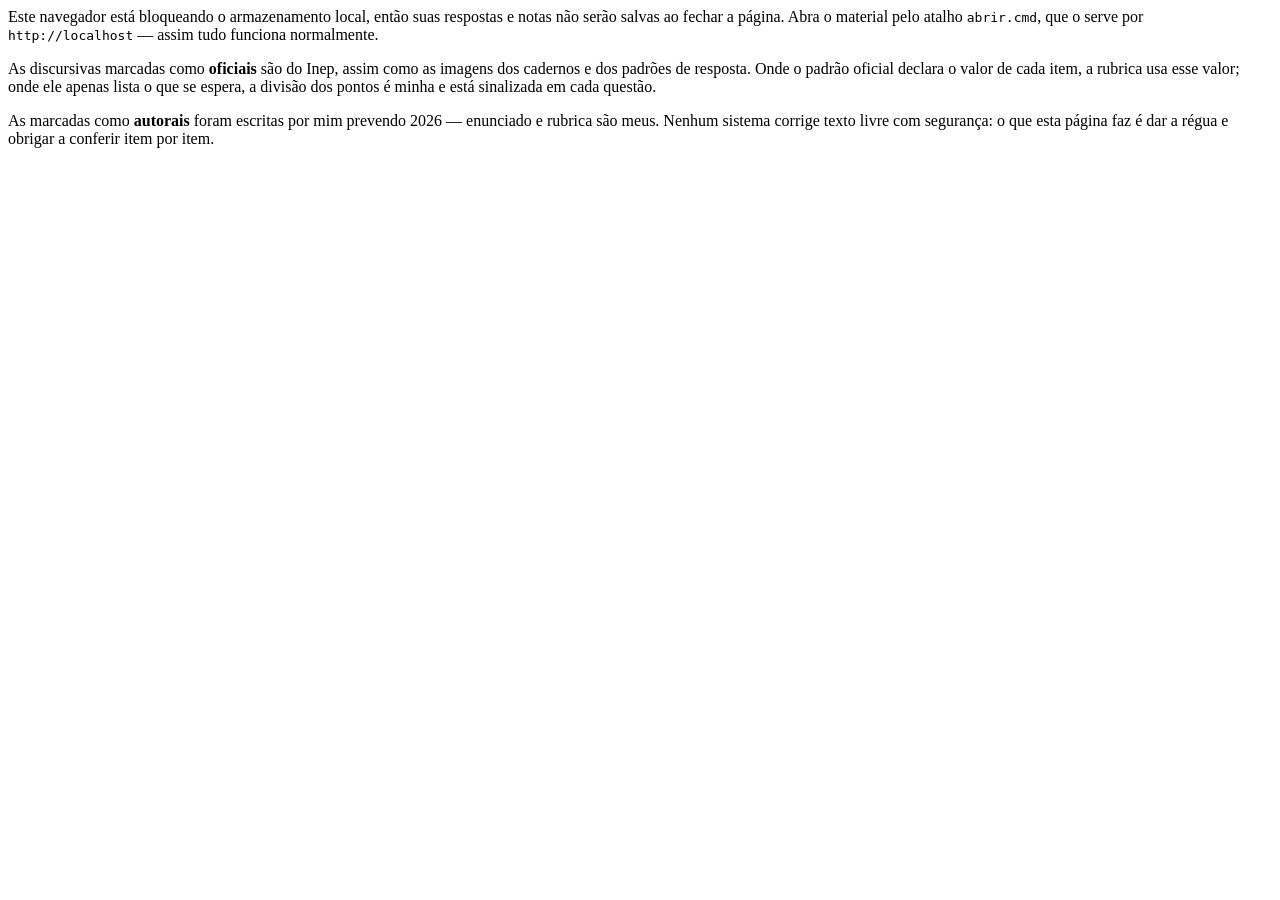
==== estudo/discursivas.html @ 78cdf87f "Adiciona estudo/discursivas.html" ====
<!doctype html>
<html lang="pt-BR">
<head>
<meta charset="utf-8" />
<meta name="viewport" content="width=device-width, initial-scale=1" />
<title>Discursivas — ENADE 2026 TADS</title>
<link rel="stylesheet" href="assets/base.css" />
<link rel="stylesheet" href="assets/simulado.css" />
<script>window.PAGINA = "disc";</script>
<script src="assets/nav.js"></script>
<style>
  .filtros { display: flex; gap: 10px; flex-wrap: wrap; align-items: flex-end; }
  .filtros .campo { display: flex; flex-direction: column; gap: 4px; }
  .filtros label {
    font-family: var(--font-data); font-size: 10.5px; letter-spacing: .1em;
    text-transform: uppercase; color: var(--muted);
  }
  .filtros select {
    font-size: 14px; color: var(--ink); background: var(--surface);
    border: 1px solid var(--rule-2); border-radius: var(--r); padding: 8px 10px; min-width: 165px;
  }
  .contagem {
    font-family: var(--font-data); font-size: 12.5px; color: var(--muted);
    font-variant-numeric: tabular-nums;
  }
  textarea.editor {
    width: 100%; font-family: var(--font-body); font-size: 15px; line-height: 1.6;
    color: var(--ink); background: var(--paper); border: 1px solid var(--rule-2);
    border-radius: var(--r); padding: 13px 15px; resize: vertical; min-height: 200px;
  }
  textarea.editor:focus-visible { outline: 2px solid var(--accent); outline-offset: 1px; }
  .contador {
    font-family: var(--font-data); font-size: 12px; color: var(--muted);
    font-variant-numeric: tabular-nums; text-align: right;
  }
  .contador.estourou { color: var(--flag); font-weight: 700; }

  /* barra de saída: sempre no topo da questão, para nunca ficar preso na tela */
  .barravolta {
    display: flex; gap: 8px; flex-wrap: wrap; align-items: center;
    padding-bottom: 4px; border-bottom: 1px solid var(--rule); margin-bottom: 2px;
  }
</style>
</head>
<body class="simulado">

<div class="wrap">
  <div id="avisoArmazenamento">
    Este navegador está bloqueando o armazenamento local, então suas respostas e notas não serão
    salvas ao fechar a página. Abra o material pelo atalho <code>abrir.cmd</code>, que o serve por
    <code>http://localhost</code> — assim tudo funciona normalmente.
  </div>
  <div id="app"></div>
</div>

<footer>
  <div class="wrap">
    <p>As discursivas marcadas como <strong>oficiais</strong> são do Inep, assim como as imagens dos
      cadernos e dos padrões de resposta. Onde o padrão oficial declara o valor de cada item, a
      rubrica usa esse valor; onde ele apenas lista o que se espera, a divisão dos pontos é minha e
      está sinalizada em cada questão.</p>
    <p>As marcadas como <strong>autorais</strong> foram escritas por mim prevendo 2026 — enunciado e
      rubrica são meus. Nenhum sistema corrige texto livre com segurança: o que esta página faz é
      dar a régua e obrigar a conferir item por item.</p>
  </div>
</footer>

<script src="assets/paginas.js"></script>
<script src="assets/banco/disc-oficiais.js"></script>
<script src="assets/banco/disc.js"></script>
<script src="assets/historico.js"></script>
<script src="assets/discursivas.js"></script>
<script>abrirDiscursivas();</script>
</body>
</html>
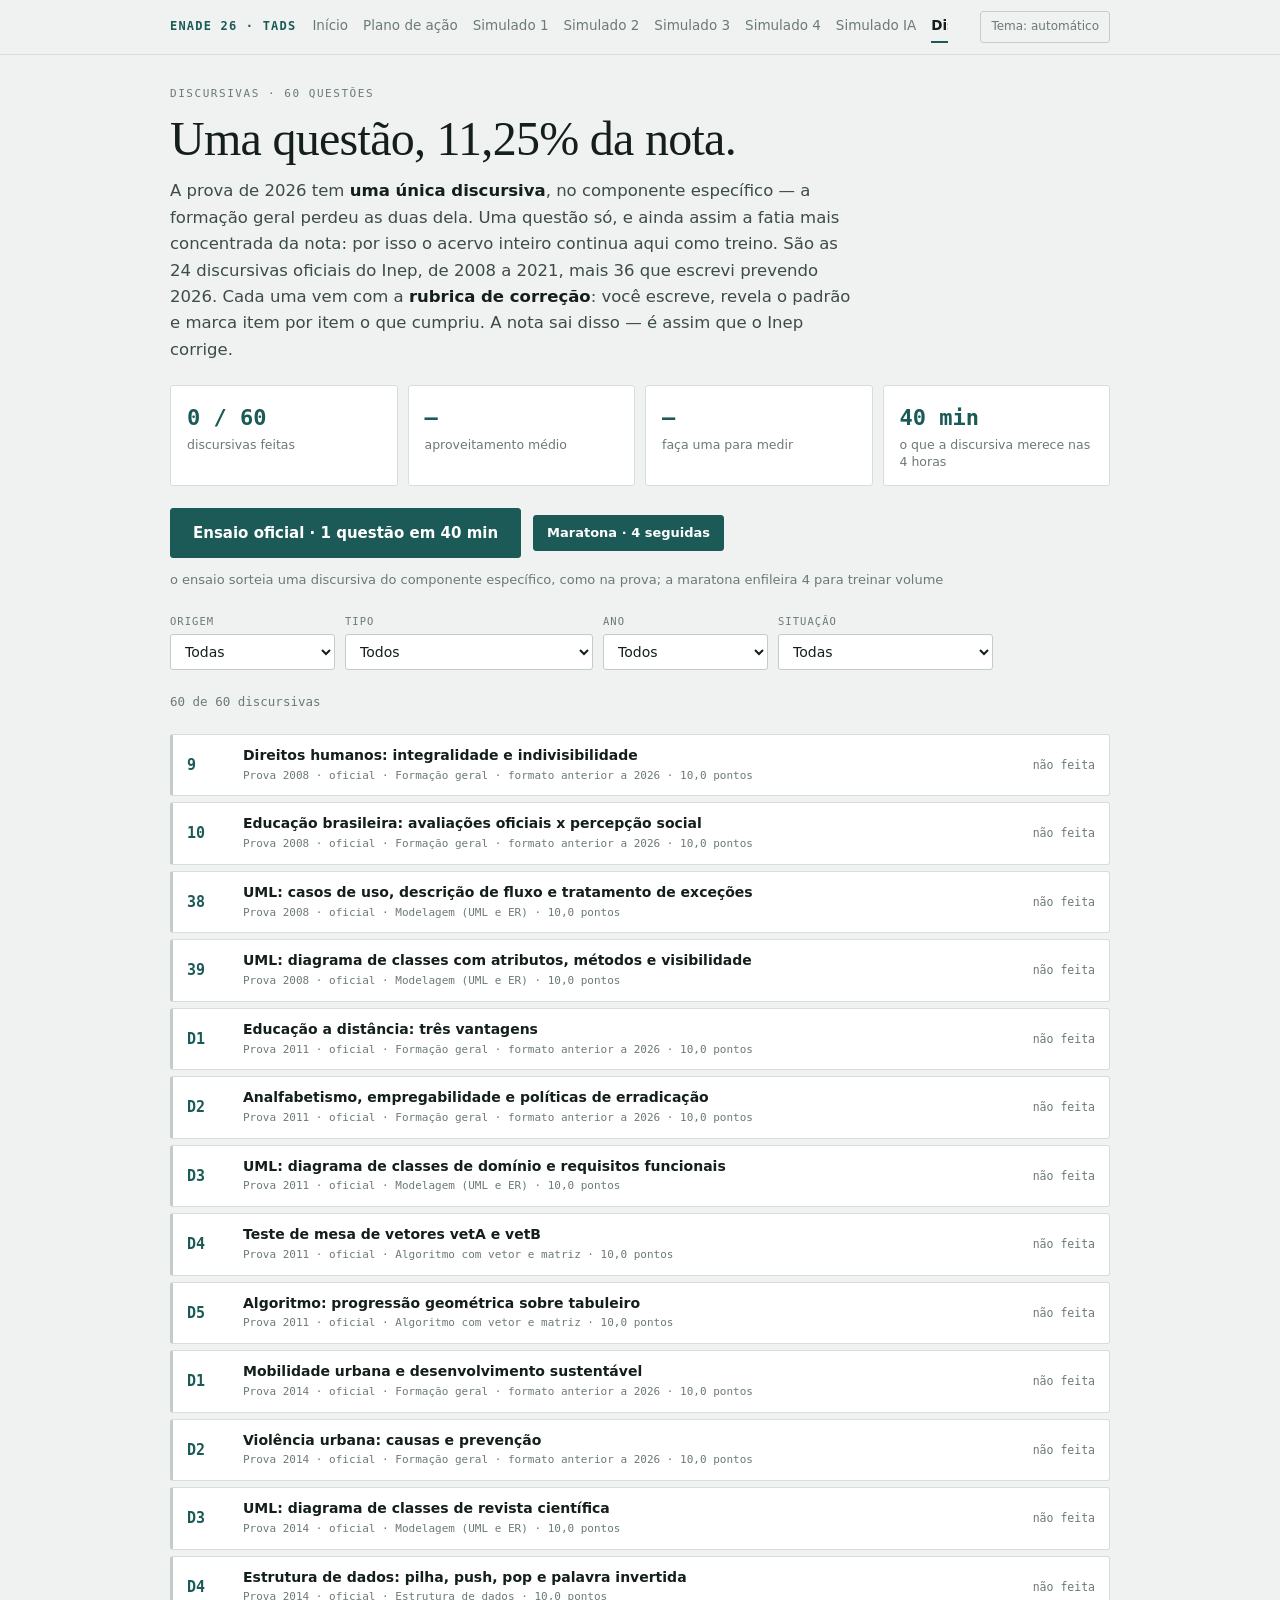
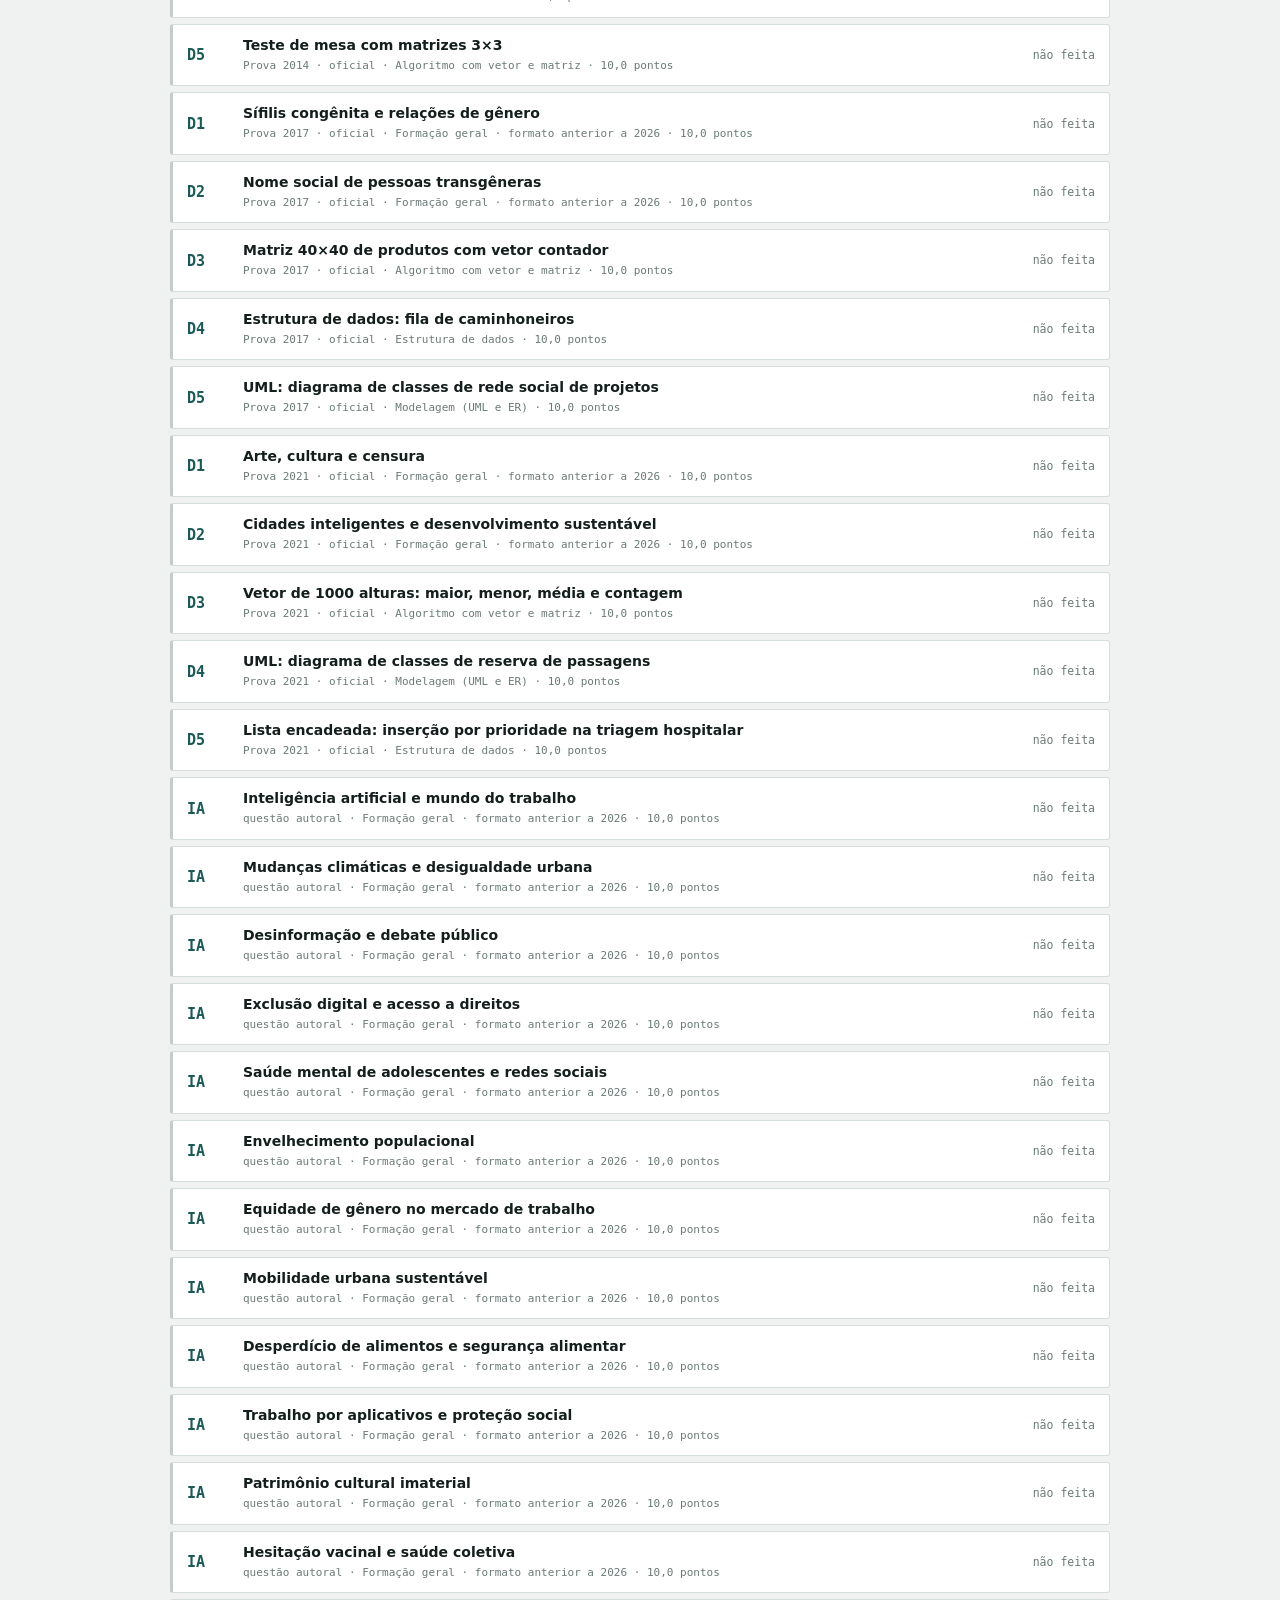
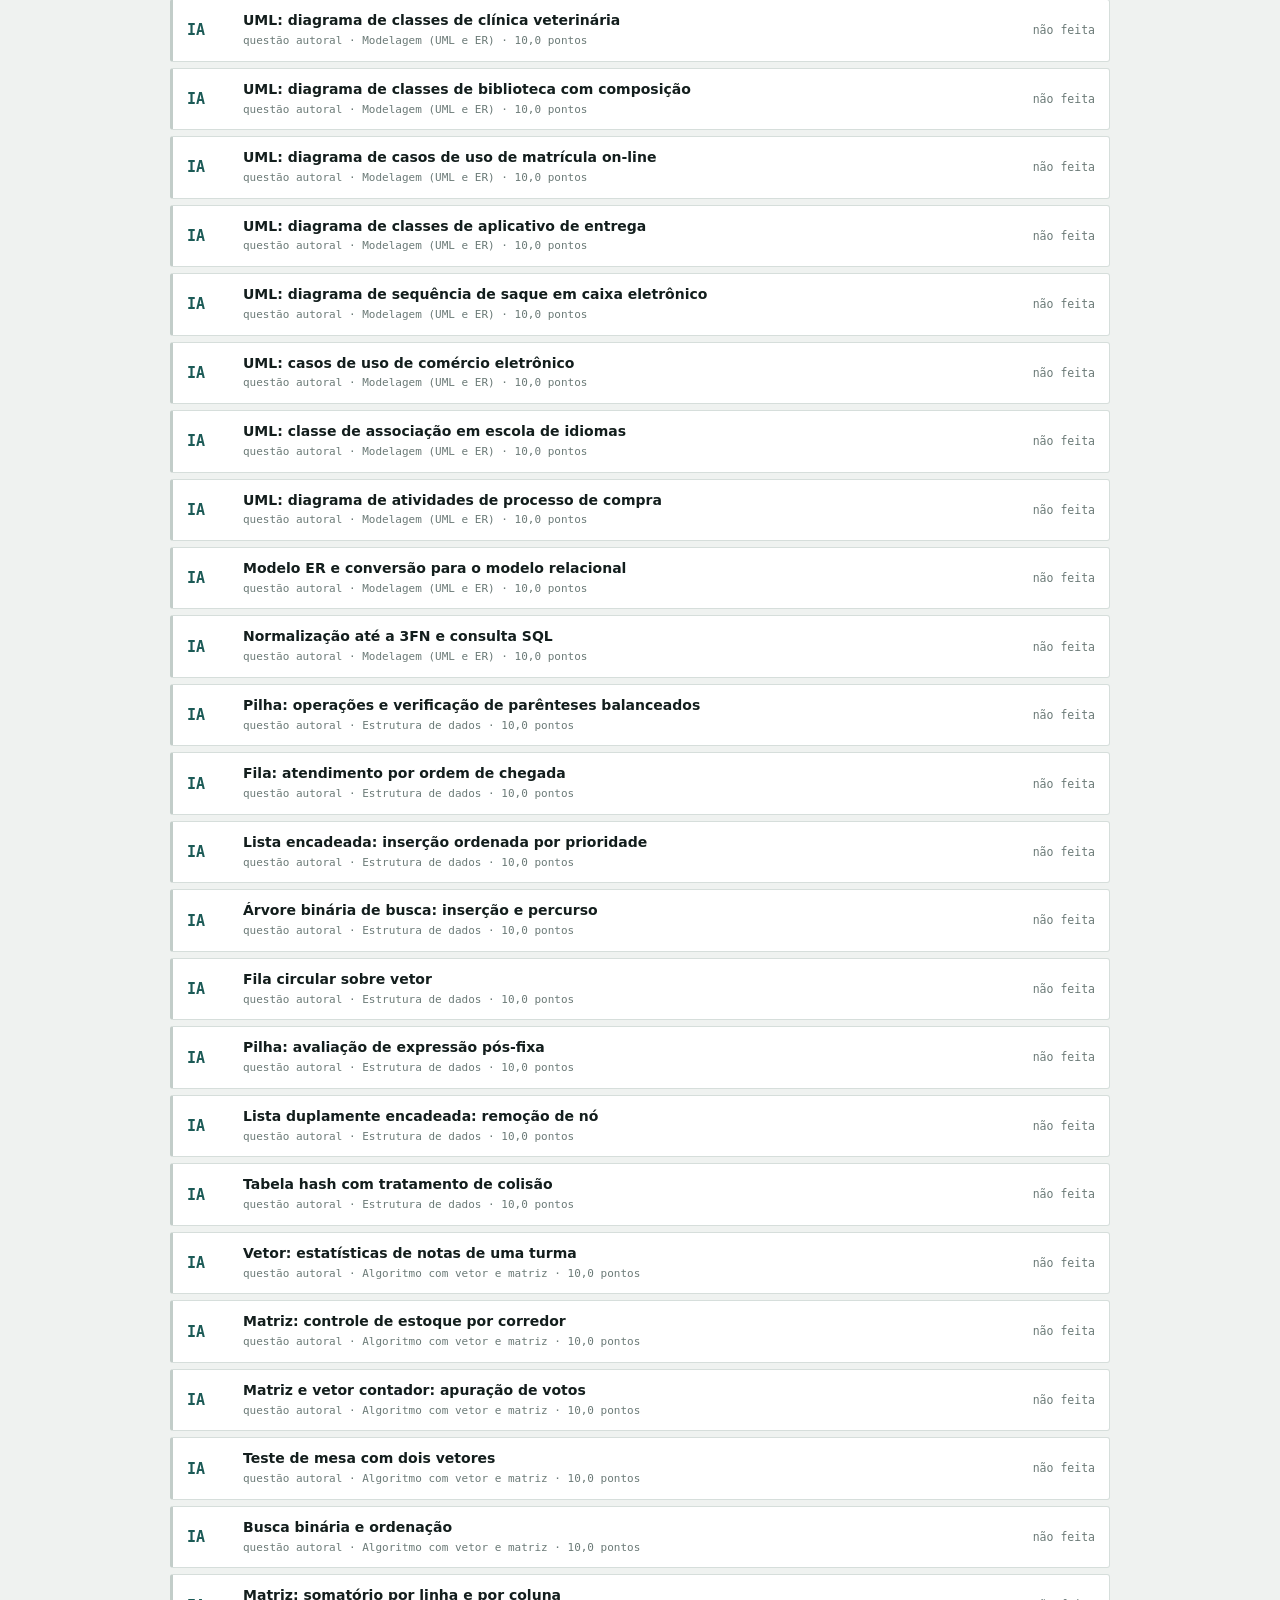
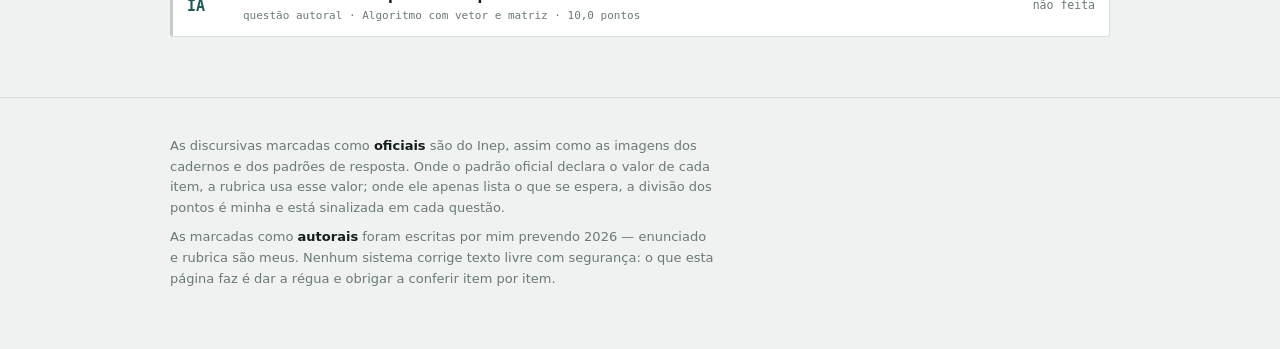
==== commit 212c7a1d: "Fase 1: id estável, migração do histórico e artefatos de questão Até aqui a identidade de uma questã" ====
--- a/estudo/discursivas.html
+++ b/estudo/discursivas.html
@@ -68,6 +68,7 @@
 <script src="assets/paginas.js"></script>
 <script src="assets/banco/disc-oficiais.js"></script>
 <script src="assets/banco/disc.js"></script>
+<script src="assets/banco/legado-ids.js"></script>
 <script src="assets/historico.js"></script>
 <script src="assets/discursivas.js"></script>
 <script>abrirDiscursivas();</script>
--- a/estudo/assets/base.css
+++ b/estudo/assets/base.css
@@ -0,0 +1,179 @@
+/* ENADE 2026 TADS — estilos compartilhados
+   Tokens, tipografia e componentes comuns às quatro páginas. */
+
+:root {
+  --paper:#EFF2F0; --surface:#FFFFFF; --sunk:#E5EAE7; --ink:#131E1D; --ink-2:#3D4B49;
+  --muted:#6B7A77; --rule:#D6DEDB; --rule-2:#C2CDC9;
+  --accent:#1B5A56; --accent-2:#2C7C76; --accent-in:#FFFFFF; --accent-wash:#E3EDEB;
+  --heat-1:#D5E2DF; --heat-2:#9CC2BC; --heat-3:#58978F; --heat-4:#2C7C76; --heat-5:#1B5A56;
+  --flag:#A8452A; --flag-wash:#F6E7E2; --good:#3F7A46; --good-wash:#E2EFE3; --warn:#8A6A1F;
+
+  --font-display:Georgia,'Iowan Old Style','Times New Roman',serif;
+  --font-body:system-ui,-apple-system,'Segoe UI',Roboto,Arial,sans-serif;
+  --font-data:ui-monospace,'Cascadia Mono',Consolas,'DejaVu Sans Mono',monospace;
+
+  --wrap:1120px; --r:3px;
+}
+
+@media (prefers-color-scheme: dark) {
+  :root {
+    --paper:#0D1615; --surface:#151F1E; --sunk:#1D2A28; --ink:#E1E9E6; --ink-2:#B6C4C1;
+    --muted:#8A9C98; --rule:#263634; --rule-2:#354643;
+    --accent:#63B5AD; --accent-2:#7FC9C1; --accent-in:#0D1615; --accent-wash:#1B2C2A;
+    --heat-1:#243936; --heat-2:#33564F; --heat-3:#47786F; --heat-4:#5AA096; --heat-5:#7FC9C1;
+    --flag:#E08A6E; --flag-wash:#33211B; --good:#86BC79; --good-wash:#1C2A1D; --warn:#D6B25E;
+  }
+}
+
+:root[data-theme="light"] {
+  --paper:#EFF2F0; --surface:#FFFFFF; --sunk:#E5EAE7; --ink:#131E1D; --ink-2:#3D4B49;
+  --muted:#6B7A77; --rule:#D6DEDB; --rule-2:#C2CDC9;
+  --accent:#1B5A56; --accent-2:#2C7C76; --accent-in:#FFFFFF; --accent-wash:#E3EDEB;
+  --heat-1:#D5E2DF; --heat-2:#9CC2BC; --heat-3:#58978F; --heat-4:#2C7C76; --heat-5:#1B5A56;
+  --flag:#A8452A; --flag-wash:#F6E7E2; --good:#3F7A46; --good-wash:#E2EFE3; --warn:#8A6A1F;
+}
+:root[data-theme="dark"] {
+  --paper:#0D1615; --surface:#151F1E; --sunk:#1D2A28; --ink:#E1E9E6; --ink-2:#B6C4C1;
+  --muted:#8A9C98; --rule:#263634; --rule-2:#354643;
+  --accent:#63B5AD; --accent-2:#7FC9C1; --accent-in:#0D1615; --accent-wash:#1B2C2A;
+  --heat-1:#243936; --heat-2:#33564F; --heat-3:#47786F; --heat-4:#5AA096; --heat-5:#7FC9C1;
+  --flag:#E08A6E; --flag-wash:#33211B; --good:#86BC79; --good-wash:#1C2A1D; --warn:#D6B25E;
+}
+
+/* ---------- reset mínimo ---------- */
+*, *::before, *::after { box-sizing: border-box; }
+html { -webkit-text-size-adjust: 100%; }
+body {
+  margin: 0; background: var(--paper); color: var(--ink);
+  font-family: var(--font-body); font-size: 16px; line-height: 1.6;
+}
+img { max-width: 100%; height: auto; display: block; }
+button, input, select, textarea { font: inherit; color: inherit; }
+
+.wrap { width: 100%; max-width: var(--wrap); margin: 0 auto; padding: 0 20px; }
+
+/* ---------- tipografia ---------- */
+h1, h2, h3, h4 { font-family: var(--font-display); font-weight: 400; text-wrap: balance; margin: 0; }
+h1 { font-size: clamp(28px, 5.6vw, 48px); line-height: 1.08; letter-spacing: -.015em; }
+h2 { font-size: clamp(21px, 3.5vw, 29px); line-height: 1.18; }
+h3 { font-size: 18px; line-height: 1.3; }
+p { margin: 0; max-width: 66ch; }
+
+.eyebrow {
+  font-family: var(--font-data); font-size: 11px; letter-spacing: .14em;
+  text-transform: uppercase; color: var(--muted); display: block; margin-bottom: 10px;
+}
+.lede { font-size: 16.5px; color: var(--ink-2); }
+.fine { font-size: 13px; color: var(--muted); }
+strong { font-weight: 650; color: var(--ink); }
+code {
+  font-family: var(--font-data); font-size: .89em;
+  background: var(--sunk); padding: 1px 5px; border-radius: 2px;
+}
+a { color: var(--accent); }
+
+section { padding: 50px 0; border-top: 1px solid var(--rule); }
+section:first-of-type { border-top: none; }
+.head { display: flex; flex-direction: column; gap: 10px; margin-bottom: 26px; }
+.stack { display: flex; flex-direction: column; gap: 20px; }
+
+/* ---------- navegação ---------- */
+nav.top {
+  position: sticky; top: 0; z-index: 60;
+  background: var(--paper); border-bottom: 1px solid var(--rule);
+}
+@supports (backdrop-filter: blur(8px)) {
+  nav.top { background: color-mix(in srgb, var(--paper) 92%, transparent); backdrop-filter: blur(8px); }
+}
+nav.top .wrap { display: flex; align-items: center; gap: 16px; min-height: 54px; }
+nav.top .brand {
+  font-family: var(--font-data); font-size: 12px; letter-spacing: .1em;
+  text-transform: uppercase; color: var(--accent); font-weight: 700;
+  white-space: nowrap; text-decoration: none;
+}
+nav.top .links { display: flex; gap: 15px; overflow-x: auto; scrollbar-width: none; }
+nav.top .links::-webkit-scrollbar { display: none; }
+nav.top .links a {
+  color: var(--muted); text-decoration: none; font-size: 13.5px; white-space: nowrap;
+  padding: 4px 0; border-bottom: 2px solid transparent;
+}
+nav.top .links a:hover { color: var(--ink); border-bottom-color: var(--rule-2); }
+nav.top .links a[aria-current="page"] { color: var(--ink); border-bottom-color: var(--accent); font-weight: 600; }
+nav.top .navsp { flex: 1; }
+
+.tema {
+  background: transparent; border: 1px solid var(--rule-2); border-radius: var(--r);
+  color: var(--muted); font-size: 12px; padding: 5px 10px; cursor: pointer; white-space: nowrap;
+}
+.tema:hover { color: var(--ink); border-color: var(--ink-2); }
+
+:focus-visible { outline: 2px solid var(--accent); outline-offset: 2px; }
+
+/* ---------- botões ---------- */
+.btn {
+  font-size: 13px; font-weight: 600; cursor: pointer;
+  background: var(--accent); color: var(--accent-in); border: 1px solid var(--accent);
+  border-radius: var(--r); padding: 7px 13px; white-space: nowrap;
+}
+.btn:hover { background: var(--accent-2); border-color: var(--accent-2); }
+.btn.ghost { background: transparent; color: var(--muted); border-color: var(--rule-2); font-weight: 500; }
+.btn.ghost:hover { color: var(--ink); border-color: var(--ink-2); background: transparent; }
+
+/* ---------- cartões ---------- */
+.cards { display: grid; gap: 13px; grid-template-columns: 1fr; }
+@media (min-width: 720px) {
+  .cards.c2 { grid-template-columns: 1fr 1fr; }
+  .cards.c3 { grid-template-columns: repeat(3, 1fr); }
+}
+.card {
+  background: var(--surface); border: 1px solid var(--rule); border-radius: var(--r);
+  padding: 17px 19px; display: flex; flex-direction: column; gap: 8px;
+}
+.card.key  { border-left: 3px solid var(--accent); }
+.card.flag { border-left: 3px solid var(--flag); }
+.card h3 { font-family: var(--font-body); font-size: 14px; font-weight: 650; letter-spacing: .01em; }
+.card p { font-size: 14.5px; color: var(--ink-2); }
+
+/* ---------- listas ---------- */
+ul.dash { list-style: none; padding: 0; margin: 0; display: flex; flex-direction: column; gap: 8px; }
+ul.dash li { position: relative; padding-left: 18px; font-size: 14.5px; color: var(--ink-2); max-width: 68ch; }
+ul.dash li::before { content: ""; position: absolute; left: 0; top: .68em; width: 8px; height: 1px; background: var(--accent); }
+
+ol.num { counter-reset: n; list-style: none; padding: 0; margin: 0; display: flex; flex-direction: column; gap: 14px; }
+ol.num li { counter-increment: n; position: relative; padding-left: 34px; font-size: 14.5px; color: var(--ink-2); max-width: 68ch; }
+ol.num li::before {
+  content: counter(n, decimal-leading-zero); position: absolute; left: 0; top: 1px;
+  font-family: var(--font-data); font-size: 11px; font-weight: 700; color: var(--accent);
+  background: var(--accent-wash); border-radius: 2px; padding: 2px 5px;
+}
+
+/* ---------- etiquetas ---------- */
+.chip {
+  display: inline-block; font-family: var(--font-data); font-size: 10.5px; font-weight: 700;
+  letter-spacing: .05em; padding: 2px 7px; border-radius: 2px; white-space: nowrap;
+  background: var(--sunk); color: var(--ink-2);
+}
+.chip.ce { background: var(--accent-wash); color: var(--accent); }
+.chip.disc { background: var(--flag-wash); color: var(--flag); }
+
+/* ---------- tabelas simples ---------- */
+.scroller { width: 100%; overflow-x: auto; }
+table.plain { border-collapse: collapse; width: 100%; min-width: 620px; }
+table.plain th, table.plain td {
+  text-align: left; padding: 11px 12px; border-bottom: 1px solid var(--rule);
+  font-size: 14px; vertical-align: top;
+}
+table.plain th {
+  font-family: var(--font-data); font-size: 11px; text-transform: uppercase;
+  letter-spacing: .09em; color: var(--muted); font-weight: 700; border-bottom-color: var(--rule-2);
+}
+table.plain td.k {
+  font-family: var(--font-data); font-weight: 700; color: var(--accent);
+  font-variant-numeric: tabular-nums;
+}
+
+/* ---------- rodapé ---------- */
+footer { padding: 38px 0 60px; border-top: 1px solid var(--rule); color: var(--muted); font-size: 13px; }
+footer .wrap { display: flex; flex-direction: column; gap: 8px; }
+
+@media (prefers-reduced-motion: reduce) { * { transition: none !important; animation: none !important; } }
--- a/estudo/assets/simulado.css
+++ b/estudo/assets/simulado.css
@@ -0,0 +1,391 @@
+/* Estilos das páginas de simulado. Depende de base.css. */
+
+body.simulado { --wrap: 980px; }
+.tela { display: flex; flex-direction: column; gap: 22px; padding: 30px 0 60px; }
+.tela > h1 { margin: 0; }
+h2.secao { font-size: 21px; margin: 14px 0 -6px; }
+
+#avisoArmazenamento {
+  display: none; background: var(--flag-wash); border-left: 3px solid var(--flag);
+  padding: 11px 15px; font-size: 13.5px; color: var(--ink-2); border-radius: var(--r);
+}
+
+/* ---------- tela de abertura ---------- */
+.fichas { display: grid; gap: 10px; grid-template-columns: 1fr 1fr; }
+@media (min-width: 700px) { .fichas { grid-template-columns: repeat(4, 1fr); } }
+.ficha {
+  background: var(--surface); border: 1px solid var(--rule); border-radius: var(--r);
+  padding: 14px 16px; display: flex; flex-direction: column; gap: 2px;
+}
+.ficha b {
+  font-family: var(--font-data); font-size: 22px; font-weight: 700;
+  color: var(--accent); font-variant-numeric: tabular-nums;
+}
+.ficha span { font-size: 12.5px; color: var(--muted); line-height: 1.35; }
+
+.acoes { display: flex; gap: 12px; align-items: center; flex-wrap: wrap; }
+.acoes.centro { justify-content: center; }
+.btn.grande { font-size: 15px; padding: 12px 22px; }
+.btn.mini { font-size: 12px; padding: 4px 9px; }
+
+/* barra de saída: fica no topo da questão para nunca prender quem entrou por engano */
+.barravolta {
+  display: flex; gap: 8px; flex-wrap: wrap; align-items: center;
+  padding-bottom: 4px; border-bottom: 1px solid var(--rule); margin-bottom: 2px;
+}
+
+/* ---------- topo da questão ---------- */
+.qtopo { display: flex; align-items: flex-end; justify-content: space-between; gap: 14px; flex-wrap: wrap; }
+.qpos { display: flex; align-items: baseline; gap: 8px; flex-wrap: wrap; }
+.qpos b { font-family: var(--font-display); font-size: clamp(22px, 4.5vw, 30px); font-weight: 400; }
+.qpos span { font-size: 13px; color: var(--muted); }
+.qrelogio { display: flex; align-items: center; gap: 9px; }
+.clock {
+  font-family: var(--font-data); font-size: 17px; font-weight: 700;
+  font-variant-numeric: tabular-nums; color: var(--accent); letter-spacing: -.01em;
+}
+.clock.low { color: var(--flag); }
+
+.ptrack { height: 6px; background: var(--sunk); border-radius: 4px; overflow: hidden; }
+.ptrack.grande { height: 5px; }
+.pfill { height: 100%; background: var(--accent); border-radius: 4px; transition: width .3s ease; }
+
+.origem {
+  display: flex; align-items: center; gap: 8px; flex-wrap: wrap;
+  font-family: var(--font-data); font-size: 12px; color: var(--muted);
+  padding-bottom: 4px;
+}
+.origem b { color: var(--accent); font-weight: 700; }
+.origem .sep { opacity: .5; }
+.tag {
+  font-family: var(--font-data); font-size: 10px; font-weight: 700; letter-spacing: .05em;
+  padding: 2px 6px; border-radius: 2px; background: var(--sunk); color: var(--muted); white-space: nowrap;
+}
+.tag.rec { background: var(--accent-wash); color: var(--accent); }
+
+/* ---------- visor da página do caderno ---------- */
+.visor { display: flex; flex-direction: column; gap: 9px; }
+.visorctrl { display: flex; align-items: center; gap: 7px; flex-wrap: wrap; }
+.visorlbl {
+  font-family: var(--font-data); font-size: 12px; color: var(--muted);
+  font-variant-numeric: tabular-nums; min-width: 62px; text-align: center;
+}
+.visorsp { flex: 1; }
+.linkabrir { text-decoration: none; white-space: nowrap; }
+.linkabrir:hover { text-decoration: underline; }
+
+.moldura {
+  border: 1px solid var(--rule-2); border-radius: var(--r); background: #fff;
+  overflow: auto; max-height: 78vh;
+}
+.moldura.fora { border-color: var(--flag); border-width: 2px; }
+.moldura img.pag { display: block; width: 100%; height: auto; }
+
+/* A digitalização é preto sobre branco. No tema escuro ela é invertida para
+   não ofuscar, e o fundo da moldura acompanha. As quatro combinações de
+   (preferência do sistema × escolha do usuário) precisam ficar certas. */
+@media (prefers-color-scheme: dark) {
+  :root:not([data-theme="light"]) .moldura { background: #0D1615; }
+  :root:not([data-theme="light"]) .moldura img.pag { filter: invert(1) hue-rotate(180deg); }
+}
+:root[data-theme="dark"] .moldura { background: #0D1615; }
+:root[data-theme="dark"] .moldura img.pag { filter: invert(1) hue-rotate(180deg); }
+:root[data-theme="light"] .moldura { background: #fff; }
+:root[data-theme="light"] .moldura img.pag { filter: none; }
+
+.semimg { padding: 26px; background: var(--sunk); border-radius: var(--r); }
+.dica { margin: 0; }
+
+/* ---------- enunciado autoral ---------- */
+.enunciado {
+  font-size: 16.5px; line-height: 1.62; color: var(--ink); max-width: 70ch;
+  background: var(--surface); border: 1px solid var(--rule); border-radius: var(--r);
+  padding: 20px 22px;
+}
+pre.codigo {
+  margin: 0; background: var(--sunk); border: 1px solid var(--rule);
+  border-radius: var(--r); padding: 15px 17px; overflow-x: auto;
+}
+pre.codigo code {
+  font-family: var(--font-data); font-size: 13.5px; line-height: 1.55;
+  color: var(--ink); background: none; padding: 0; white-space: pre;
+}
+.tag.ia { background: var(--accent); color: var(--accent-in); }
+
+/* ---------- alternativas com texto ---------- */
+.opcoes { display: flex; flex-direction: column; gap: 7px; }
+.opcao {
+  display: grid; grid-template-columns: 34px 1fr; gap: 11px; align-items: flex-start;
+  text-align: left; width: 100%; cursor: pointer; color: inherit;
+  background: transparent; border: 1.5px solid var(--rule-2); border-radius: var(--r);
+  padding: 12px 14px; font-size: 15px; line-height: 1.45;
+}
+.opcao:hover { border-color: var(--accent); }
+.opcao[aria-pressed="true"] { border-color: var(--accent); background: var(--accent-wash); }
+.opcao:disabled { cursor: default; }
+.oletra {
+  font-family: var(--font-data); font-size: 14px; font-weight: 700; color: var(--accent);
+  border: 1px solid var(--rule-2); border-radius: 50%; width: 28px; height: 28px;
+  display: flex; align-items: center; justify-content: center;
+}
+.opcao[aria-pressed="true"] .oletra { background: var(--accent); border-color: var(--accent); color: var(--accent-in); }
+.otexto { padding-top: 3px; }
+
+.opcao.gabarito { border-color: var(--good); background: var(--good-wash); }
+.opcao.gabarito .oletra { background: var(--good); border-color: var(--good); color: #fff; }
+.opcao.marcada-errada { border-color: var(--flag); background: var(--flag-wash); }
+.opcao.marcada-errada .oletra { background: var(--flag); border-color: var(--flag); color: #fff; }
+
+/* ---------- explicação ---------- */
+.explicacao {
+  font-size: 14.5px; line-height: 1.6; color: var(--ink-2);
+  background: var(--sunk); border-left: 3px solid var(--accent);
+  border-radius: 0 var(--r) var(--r) 0; padding: 13px 16px; max-width: 72ch;
+}
+.explicacao b {
+  display: block; font-family: var(--font-data); font-size: 10.5px; letter-spacing: .12em;
+  text-transform: uppercase; color: var(--accent); margin-bottom: 6px; font-weight: 700;
+}
+
+/* ---------- resposta ---------- */
+.resposta {
+  background: var(--surface); border: 1px solid var(--rule); border-left: 3px solid var(--accent);
+  border-radius: var(--r); padding: 17px 19px; display: flex; flex-direction: column; gap: 11px;
+}
+.rotulo {
+  font-family: var(--font-data); font-size: 10.5px; letter-spacing: .12em;
+  text-transform: uppercase; color: var(--muted);
+}
+.alts { display: flex; gap: 9px; flex-wrap: wrap; }
+.alt {
+  width: 60px; height: 54px; border-radius: var(--r); border: 1.5px solid var(--rule-2);
+  background: transparent; color: var(--ink-2); cursor: pointer;
+  font-family: var(--font-data); font-size: 19px; font-weight: 700; flex: none;
+  transition: background .12s ease, color .12s ease, border-color .12s ease;
+}
+.alt:hover { border-color: var(--accent); color: var(--accent); }
+.alt[aria-pressed="true"] { background: var(--accent); border-color: var(--accent); color: var(--accent-in); }
+@media (max-width: 560px) { .alt { width: 17vw; max-width: 60px; height: 50px; font-size: 17px; } }
+
+/* estado depois da correção */
+.resposta.certa  { border-left-color: var(--good); }
+.resposta.errada { border-left-color: var(--flag); }
+.alt:disabled { cursor: default; opacity: 1; }
+.alt.gabarito {
+  background: var(--good) !important; border-color: var(--good) !important; color: #fff !important;
+}
+.alt.marcada-errada {
+  background: var(--flag) !important; border-color: var(--flag) !important; color: #fff !important;
+}
+:root[data-theme="dark"] .alt.gabarito,
+:root[data-theme="dark"] .alt.marcada-errada { color: #0D1615 !important; }
+@media (prefers-color-scheme: dark) {
+  :root:not([data-theme="light"]) .alt.gabarito,
+  :root:not([data-theme="light"]) .alt.marcada-errada { color: #0D1615 !important; }
+}
+.veredito { font-size: 14.5px; color: var(--ink-2); }
+.veredito b { font-family: var(--font-data); color: var(--accent); }
+
+.autos { display: flex; gap: 9px; flex-wrap: wrap; }
+.auto {
+  border-radius: var(--r); border: 1.5px solid var(--rule-2); background: transparent;
+  color: var(--ink-2); cursor: pointer; font-size: 13.5px; font-weight: 600; padding: 9px 15px;
+}
+.auto:hover { border-color: var(--accent); color: var(--accent); }
+.auto[aria-pressed="true"] { background: var(--accent); border-color: var(--accent); color: var(--accent-in); }
+
+details.criterios { margin-top: 2px; }
+details.criterios summary {
+  cursor: pointer; font-size: 13.5px; font-weight: 600; color: var(--accent);
+  list-style: none; display: flex; gap: 8px; align-items: center;
+}
+details.criterios summary::-webkit-details-marker { display: none; }
+details.criterios summary::before { content: "+"; font-family: var(--font-data); font-weight: 700; }
+details.criterios[open] summary::before { content: "\2212"; }
+details.criterios ul.dash { margin-top: 10px; }
+
+/* ---------- navegação ---------- */
+.qnav { display: flex; align-items: center; justify-content: space-between; gap: 12px; flex-wrap: wrap; }
+.qnav .btn { min-width: 120px; }
+
+/* ---------- mapa ---------- */
+.mapa {
+  background: var(--surface); border: 1px solid var(--rule); border-radius: var(--r);
+  padding: 15px 17px; display: flex; flex-direction: column; gap: 10px;
+}
+.grade { display: grid; grid-template-columns: repeat(auto-fill, minmax(38px, 1fr)); gap: 5px; }
+.cel {
+  height: 34px; border-radius: 2px; border: 1px solid var(--rule-2); background: transparent;
+  color: var(--muted); cursor: pointer; font-family: var(--font-data); font-size: 12px;
+  font-weight: 700; font-variant-numeric: tabular-nums; padding: 0;
+}
+.cel:hover { border-color: var(--accent); color: var(--accent); }
+.cel.respondida { background: var(--accent-wash); border-color: var(--accent-wash); color: var(--accent); }
+.cel.disc { border-style: dashed; }
+.cel.aqui { border-color: var(--accent); border-width: 2px; color: var(--accent); }
+
+.legenda { display: flex; gap: 16px; flex-wrap: wrap; font-size: 12px; color: var(--muted); }
+.legenda span { display: flex; align-items: center; gap: 6px; }
+.legenda i.am {
+  width: 14px; height: 14px; border-radius: 2px; border: 1px solid var(--rule-2); display: inline-block;
+}
+.legenda i.am.respondida { background: var(--accent-wash); border-color: var(--accent-wash); }
+.legenda i.am.aqui { border-color: var(--accent); border-width: 2px; }
+
+/* ---------- resultado ---------- */
+.placar { display: grid; gap: 11px; grid-template-columns: 1fr 1fr; }
+@media (min-width: 760px) { .placar { grid-template-columns: repeat(4, 1fr); } }
+.pcell {
+  background: var(--surface); border: 1px solid var(--rule); border-radius: var(--r);
+  padding: 15px 17px; display: flex; flex-direction: column; gap: 3px;
+}
+.pcell.destaque { border-left: 3px solid var(--accent); }
+.pcell b {
+  font-family: var(--font-data); font-size: clamp(20px, 4vw, 27px); font-weight: 700;
+  color: var(--accent); font-variant-numeric: tabular-nums; letter-spacing: -.02em;
+}
+.pcell span { font-size: 12px; color: var(--muted); }
+
+.areas { display: flex; flex-direction: column; gap: 3px; }
+.arow { display: grid; grid-template-columns: 190px 1fr 56px; gap: 11px; align-items: center; padding: 4px 0; }
+@media (max-width: 640px) { .arow { grid-template-columns: 118px 1fr 48px; gap: 8px; } }
+.alabel { font-size: 13px; color: var(--ink-2); text-align: right; line-height: 1.25; }
+.atrack { height: 20px; background: var(--sunk); border-radius: 1px; overflow: hidden; }
+.afill { height: 100%; border-radius: 1px 4px 4px 1px; }
+.aval { font-family: var(--font-data); font-size: 12.5px; font-variant-numeric: tabular-nums; color: var(--ink-2); }
+
+.revisao { display: flex; flex-direction: column; gap: 6px; }
+.ritem {
+  display: grid; grid-template-columns: 44px 1fr auto; gap: 12px; align-items: center;
+  text-align: left; width: 100%; cursor: pointer;
+  background: var(--surface); border: 1px solid var(--rule); border-left: 3px solid var(--rule-2);
+  border-radius: var(--r); padding: 11px 14px; color: inherit;
+}
+.ritem:hover { border-color: var(--accent); }
+.ritem.ok   { border-left-color: var(--good); }
+.ritem.bad  { border-left-color: var(--flag); }
+.ritem.meio { border-left-color: var(--warn); }
+.rnum {
+  font-family: var(--font-data); font-size: 15px; font-weight: 700;
+  color: var(--accent); font-variant-numeric: tabular-nums;
+}
+.rtema { display: flex; flex-direction: column; gap: 2px; min-width: 0; }
+.rtema b { font-size: 14px; font-weight: 600; line-height: 1.35; }
+.rtema em { font-style: normal; font-family: var(--font-data); font-size: 11px; color: var(--muted); }
+.rgab { display: flex; flex-direction: column; gap: 2px; text-align: right; white-space: nowrap; }
+.rgab i { font-style: normal; font-family: var(--font-data); font-size: 11.5px; }
+.rgab i.marcou { color: var(--muted); }
+.rgab i.verd { color: var(--good); font-weight: 700; }
+.ritem.bad .rgab i.verd { color: var(--flag); }
+.ritem.meio .rgab i.verd { color: var(--warn); }
+@media (max-width: 620px) {
+  .ritem { grid-template-columns: 36px 1fr; }
+  .rgab { grid-column: 2; text-align: left; flex-direction: row; gap: 12px; }
+}
+
+details.bloco-acertos summary {
+  cursor: pointer; font-size: 14px; font-weight: 600; color: var(--accent);
+  padding: 10px 0; list-style: none; display: flex; gap: 8px; align-items: center;
+}
+details.bloco-acertos summary::-webkit-details-marker { display: none; }
+details.bloco-acertos summary::before { content: "+"; font-family: var(--font-data); font-weight: 700; }
+details.bloco-acertos[open] summary::before { content: "\2212"; }
+
+@media print { nav.top, .qnav, .mapa, .visorctrl, .acoes { display: none !important; } }
+
+/* ---------- rubrica das discursivas (usada no simulado e na aba) ---------- */
+.quesitos { display: flex; flex-direction: column; gap: 6px; }
+.quesito {
+  display: grid; grid-template-columns: 20px 1fr auto; gap: 11px; align-items: flex-start;
+  background: var(--surface); border: 1px solid var(--rule); border-left: 3px solid var(--rule-2);
+  border-radius: var(--r); padding: 11px 14px; cursor: pointer; font-size: 14.5px; line-height: 1.45;
+}
+.quesito:hover { border-color: var(--accent); }
+.quesito.feito { border-left-color: var(--good); background: var(--good-wash); }
+.quesito input { margin: 3px 0 0; accent-color: var(--good); width: 16px; height: 16px; cursor: pointer; }
+.qtexto { color: var(--ink-2); }
+.quesito.feito .qtexto { color: var(--ink); }
+.qpontos {
+  font-family: var(--font-data); font-size: 13px; font-weight: 700; color: var(--muted);
+  font-variant-numeric: tabular-nums; white-space: nowrap; padding-top: 1px;
+}
+.quesito.feito .qpontos { color: var(--good); }
+.notadisc {
+  font-family: var(--font-data); font-size: 15px; color: var(--ink-2);
+  font-variant-numeric: tabular-nums; padding-top: 4px;
+}
+.notadisc b { font-size: 24px; color: var(--accent); font-weight: 700; }
+
+
+/* ---------------------------------------------------------------- artefatos ---
+   Tabela, gráfico e diagrama dentro do enunciado. Nenhuma cor é declarada em
+   número: tudo sai das variáveis de base.css, e por isso o tema escuro funciona
+   sem regra própria. A rampa --heat-* dá as séries do gráfico, as mesmas do mapa
+   de incidência do plano e das barras do painel — o material inteiro fala uma
+   linguagem visual só. */
+
+figure.artefato { margin: 0; }
+figure.artefato + figure.artefato { margin-top: 14px; }
+figure.artefato figcaption {
+  margin-top: 7px; font-size: 12.5px; color: var(--muted); line-height: 1.45;
+}
+
+/* Tabela ------------------------------------------------------------------ */
+.art-rolagem { overflow-x: auto; }
+.art-tabela table {
+  border-collapse: collapse; width: 100%; font-size: 14px;
+  background: var(--surface); border: 1px solid var(--rule);
+  border-radius: var(--r);
+}
+.art-tabela caption {
+  caption-side: top; text-align: left; padding: 0 0 7px;
+  font-size: 12.5px; color: var(--muted);
+}
+.art-tabela th, .art-tabela td {
+  padding: 7px 12px; border-bottom: 1px solid var(--rule); text-align: left;
+}
+.art-tabela thead th {
+  background: var(--sunk); font-weight: 600; color: var(--ink);
+  border-bottom: 1px solid var(--rule-2); white-space: nowrap;
+}
+.art-tabela tbody tr:last-child td { border-bottom: none; }
+.art-tabela th.num, .art-tabela td.num {
+  text-align: right; font-family: var(--font-data); font-size: 13px;
+}
+
+/* Gráfico e diagrama ------------------------------------------------------ */
+.art-svg-caixa {
+  background: var(--surface); border: 1px solid var(--rule);
+  border-radius: var(--r); padding: 10px 12px;
+}
+.art-svg-caixa svg { display: block; width: 100%; height: auto; }
+
+.a-grade { stroke: var(--rule); stroke-width: 1; }
+.a-eixo-linha { stroke: var(--rule-2); stroke-width: 1; }
+.a-eixo {
+  fill: var(--muted); font-family: var(--font-body); font-size: 11.5px;
+}
+.a-titulo-eixo { fill: var(--ink-2); font-size: 12px; }
+
+.a-barra, .a-chave { fill: var(--heat-4); }
+.a-barra.s2, .a-chave.s2 { fill: var(--heat-2); }
+.a-barra.s3, .a-chave.s3 { fill: var(--heat-5); }
+.a-barra.s4, .a-chave.s4 { fill: var(--heat-3); }
+
+.a-linha-serie {
+  fill: none; stroke: var(--heat-4); stroke-width: 2.2;
+  stroke-linecap: round; stroke-linejoin: round;
+}
+.a-linha-serie.s2 { stroke: var(--heat-2); }
+.a-linha-serie.s3 { stroke: var(--heat-5); }
+.a-linha-serie.s4 { stroke: var(--heat-3); }
+.a-ponto { fill: var(--heat-4); }
+.a-ponto.s2 { fill: var(--heat-2); }
+.a-ponto.s3 { fill: var(--heat-5); }
+.a-ponto.s4 { fill: var(--heat-3); }
+
+/* Diagrama livre: as classes que um bloco svg pode usar. */
+.a-caixa { fill: var(--sunk); stroke: var(--rule-2); stroke-width: 1.2; }
+.a-linha { stroke: var(--ink-2); stroke-width: 1.4; fill: none; }
+.a-rot { fill: var(--ink); font-family: var(--font-body); font-size: 13px; }
+.a-fraco { fill: var(--muted); font-family: var(--font-body); font-size: 11.5px; }
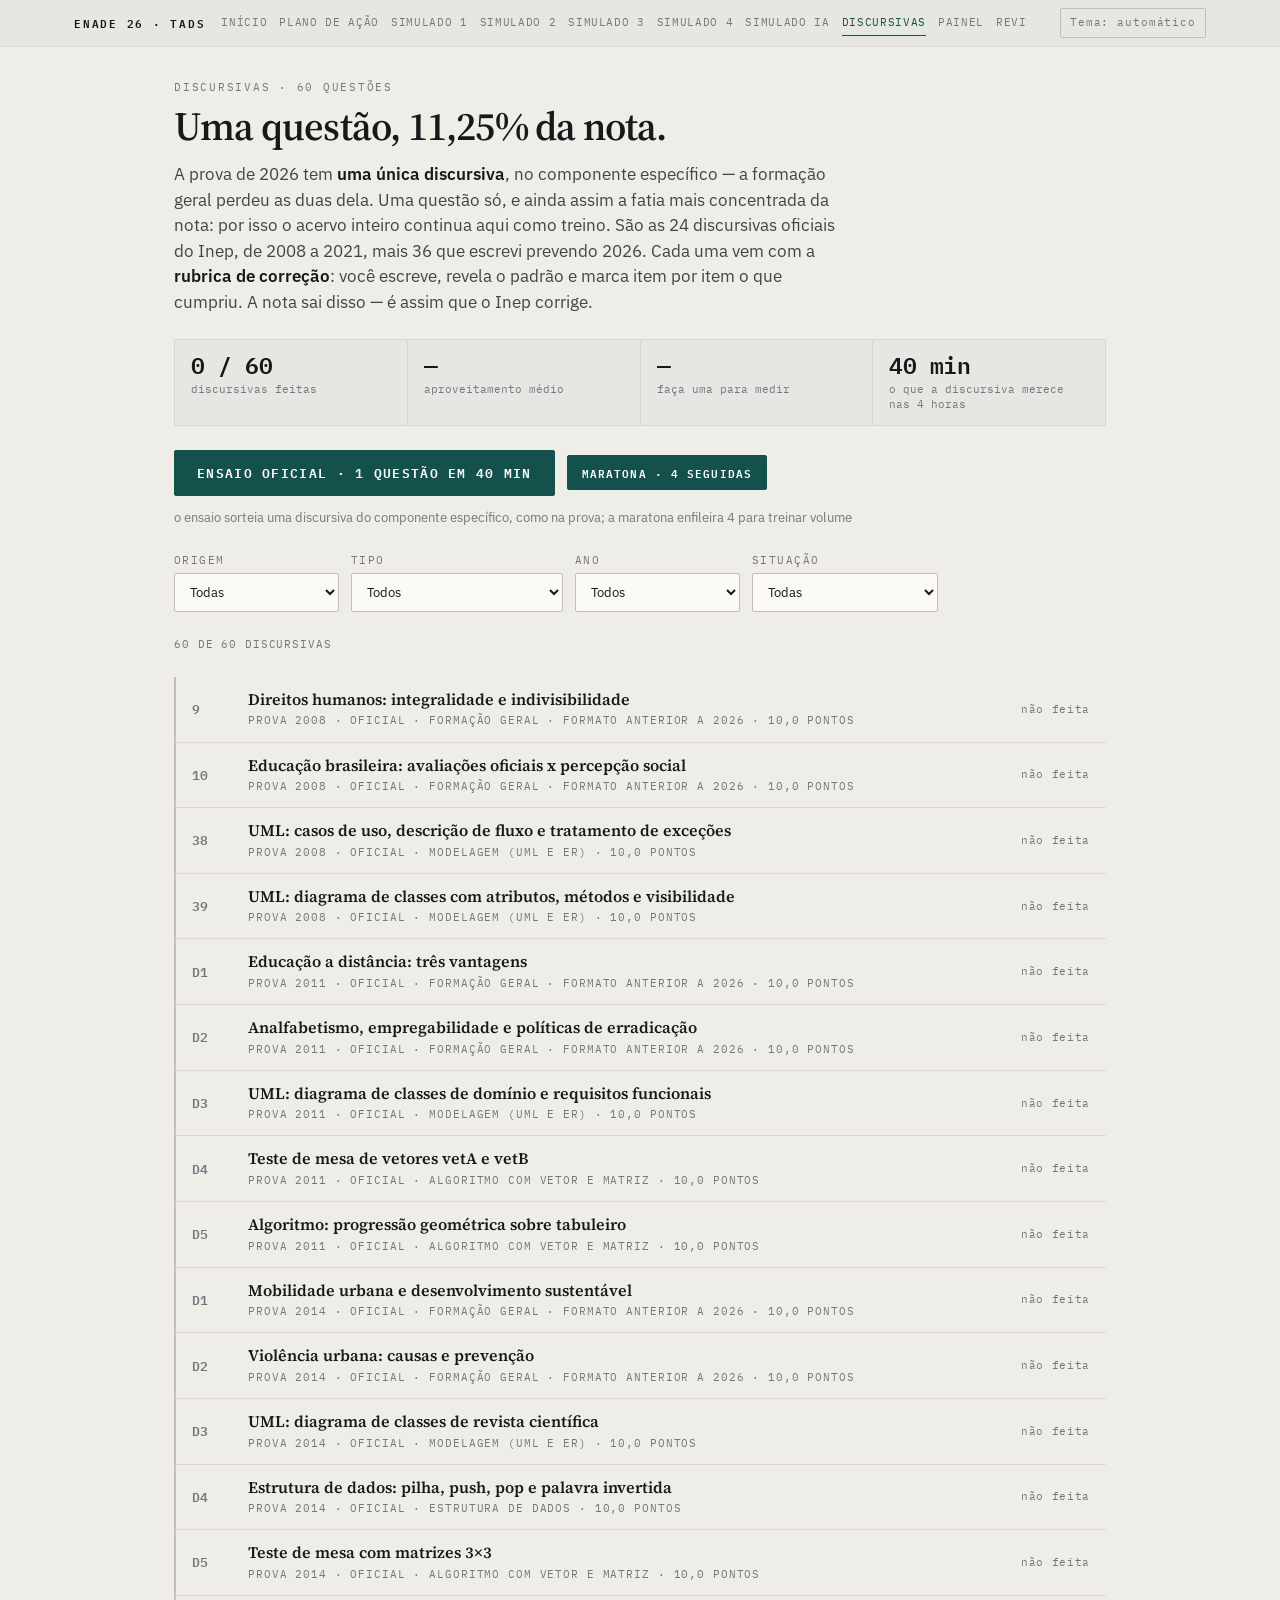
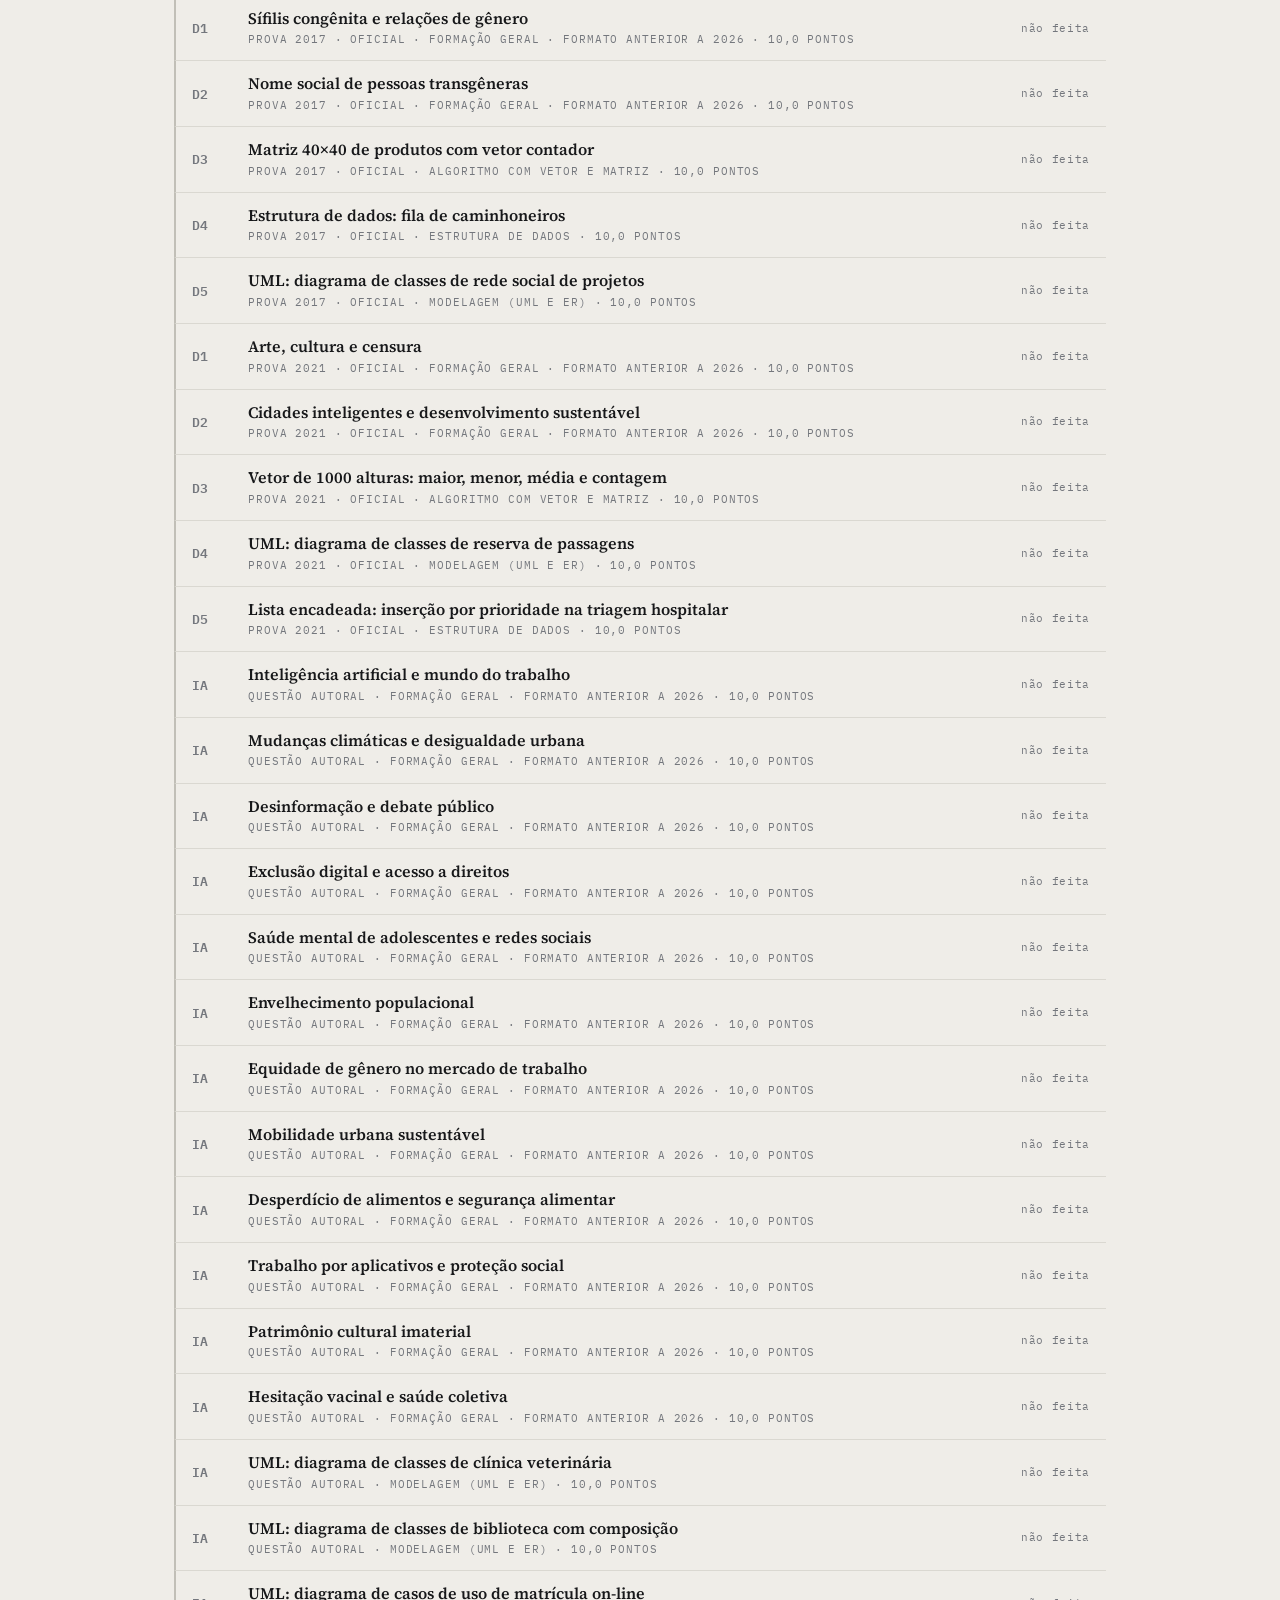
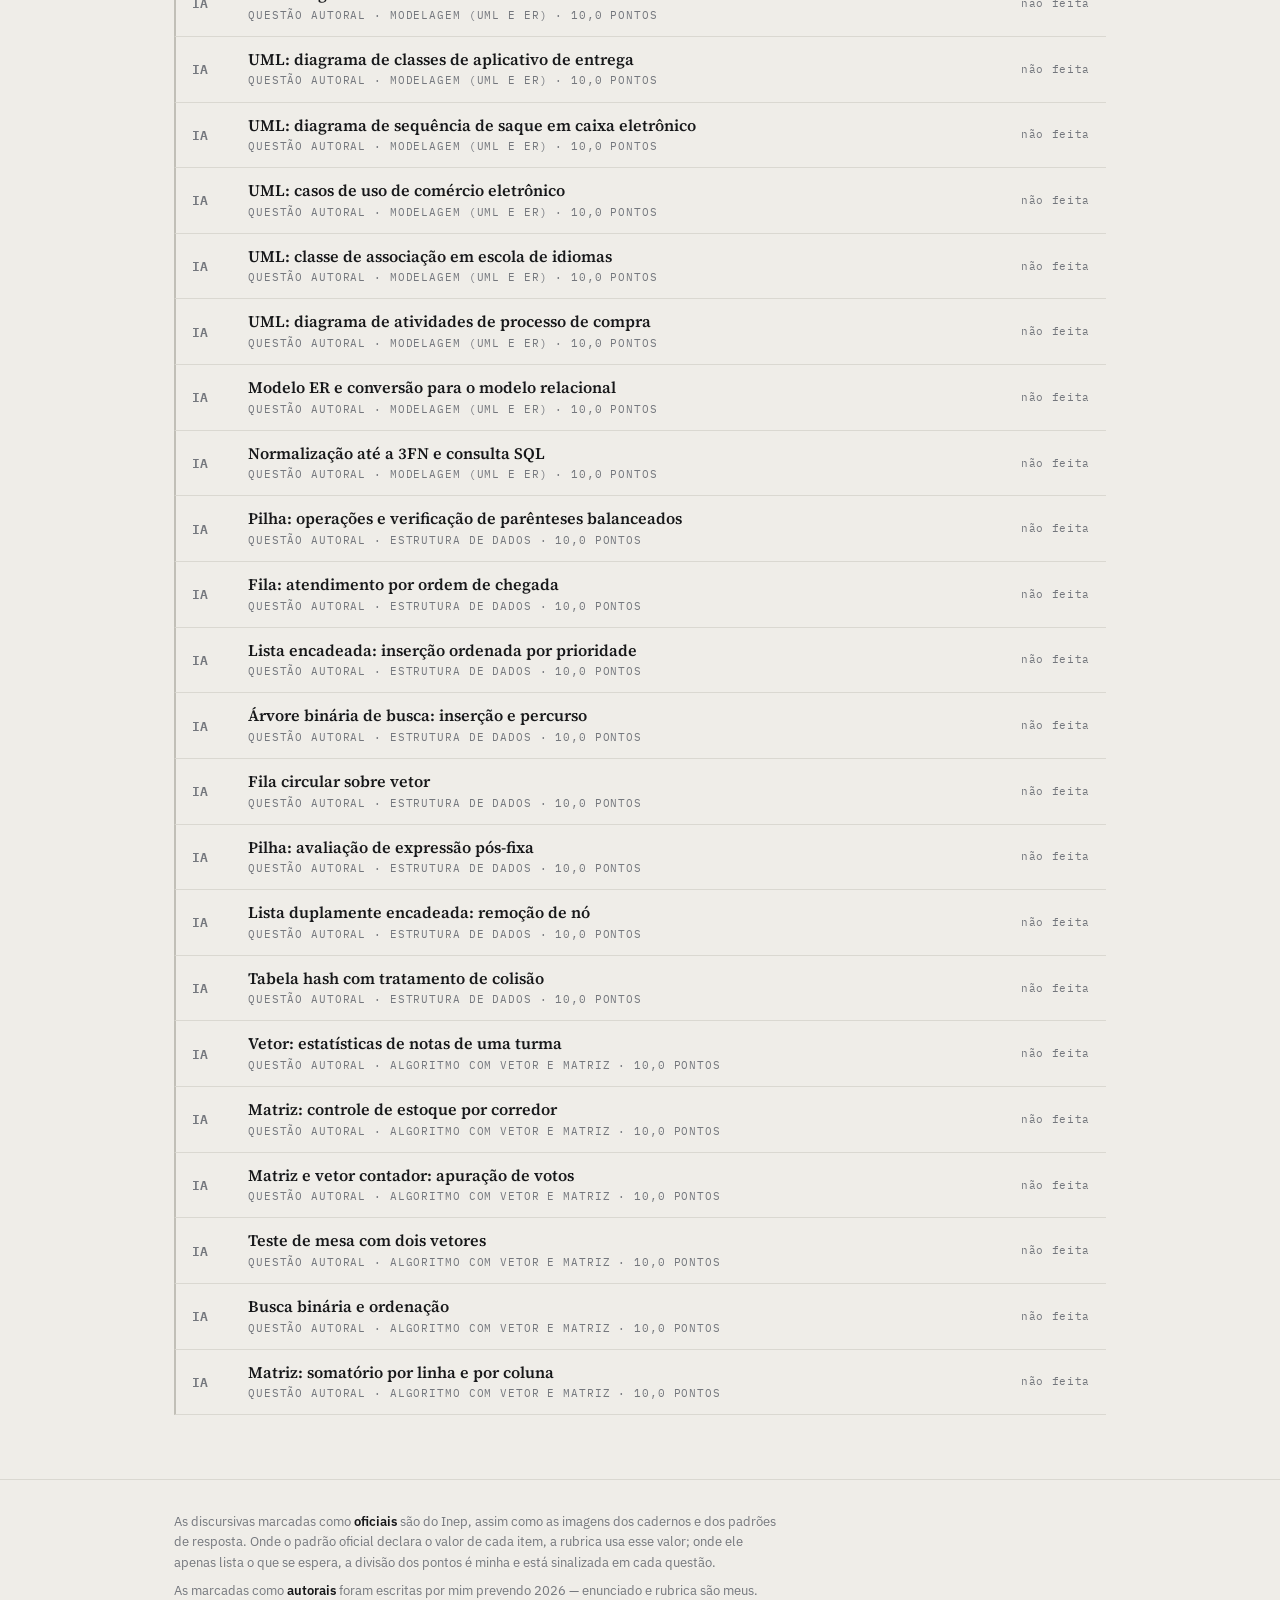
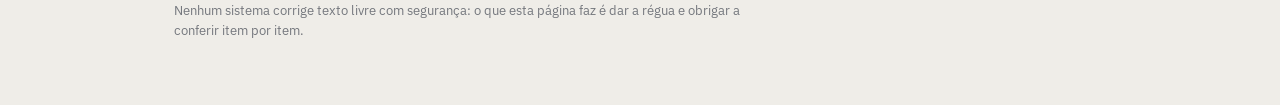
==== commit d9af3ae3: "Dois registros: um sistema de design para as onze telas O visual era disciplinado e genérico. A tipo" ====
--- a/estudo/discursivas.html
+++ b/estudo/discursivas.html
@@ -1,44 +1,98 @@
 <!doctype html>
+<!--
+  DESIGN — o contrato desta tela.
+
+  O sistema está em assets/base-v2.css e o raciocínio inteiro está comentado lá.
+  Em uma linha: dois registros — leitura é serifa sem cromia, instrumento é
+  monoespaçado denso e só ele carrega cor — e a lei da cor, que reserva o acento
+  ao que se clica, a cor de estado ao que aconteceu, e deixa todo o resto cinza.
+  O tema tem três estados (auto | claro | escuro) e nav.js os escreve em
+  data-theme antes de o <body> existir. As fontes estão em assets/fontes/:
+  nada sai para a internet.
+
+  O ?v= nos links de CSS existe para o navegador não servir a folha antiga do
+  cache. Mudou o CSS, suba o número — em todas as telas, senão elas divergem.
+
+  Específico das discursivas:
+
+  • Carrega simulado-v2.css porque discursivas.js reusa quase todo o vocabulário
+    de classe de simulado.js — .tela, .resposta, .rotulo, .quesito, .ritem,
+    .visor, .moldura, .origem. Renomear qualquer uma delas quebra as duas telas
+    de uma vez, e ainda a revisão.
+  • O editor (textarea.editor) é registro de LEITURA de propósito, e é a única
+    peça de formulário do material que é. Ali se escreve — e escrever quinze
+    linhas em fonte de interface cansa. Serifa 17/28 sobre papel, como as
+    linhas do caderno de respostas.
+  • Filtros, contagem, seletores e o contador de caracteres são instrumento:
+    mono, minúsculo, cinza. É o que se opera, não o que se lê.
+  • .contador.estourou é ESTADO, não decoração: passou do limite de linhas.
+    Por isso vermelho ali é legítimo.
+  • .barravolta é redefinido no <style> abaixo, e a versão local vence a de
+    simulado-v2.css. A regra existe porque quem entra numa discursiva pelo
+    ensaio precisa de saída à vista, sempre.
+-->
 <html lang="pt-BR">
 <head>
 <meta charset="utf-8" />
 <meta name="viewport" content="width=device-width, initial-scale=1" />
 <title>Discursivas — ENADE 2026 TADS</title>
-<link rel="stylesheet" href="assets/base.css" />
-<link rel="stylesheet" href="assets/simulado.css" />
+<link rel="stylesheet" href="assets/base-v2.css?v=2" />
+<link rel="stylesheet" href="assets/simulado-v2.css?v=2" />
 <script>window.PAGINA = "disc";</script>
 <script src="assets/nav.js"></script>
 <style>
-  .filtros { display: flex; gap: 10px; flex-wrap: wrap; align-items: flex-end; }
-  .filtros .campo { display: flex; flex-direction: column; gap: 4px; }
+  /* A marginália volta a ser faixa horizontal AQUI, e só aqui.
+     Nos simulados a origem tem três itens curtos — 2017, Eng. de SW, Requisitos —
+     e cabe bem na coluna de 104 px à esquerda do enunciado. Na discursiva ela
+     carrega prova, número, bloco, formato, pontuação e a ressalva de divisão de
+     pontos inferida: na mesma coluna isso vira uma dúzia de linhas quebradas no
+     meio das palavras. Texto diferente pede medida diferente. */
+  @media (min-width: 900px) {
+    .tela:has(> .origem) { display: flex; }
+    .origem {
+      flex-direction: row; align-items: center; flex-wrap: wrap;
+      gap: var(--e2); text-align: left; padding-top: 0;
+    }
+    .origem .sep { display: inline; }
+  }
+
+  /* Filtros e contadores são instrumento: mono, denso, cinza. */
+  .filtros { display: flex; gap: var(--e3); flex-wrap: wrap; align-items: flex-end; }
+  .filtros .campo { display: flex; flex-direction: column; gap: var(--e1); }
   .filtros label {
-    font-family: var(--font-data); font-size: 10.5px; letter-spacing: .1em;
-    text-transform: uppercase; color: var(--muted);
+    font-family: var(--f-dado); font-size: var(--t-11); letter-spacing: .13em;
+    text-transform: uppercase; color: var(--tenue);
   }
   .filtros select {
-    font-size: 14px; color: var(--ink); background: var(--surface);
-    border: 1px solid var(--rule-2); border-radius: var(--r); padding: 8px 10px; min-width: 165px;
+    font-size: var(--t-13); color: var(--tinta); background: var(--leitura);
+    border: 1px solid var(--filete-2); border-radius: var(--r);
+    padding: 9px 11px; min-width: 165px;
   }
   .contagem {
-    font-family: var(--font-data); font-size: 12.5px; color: var(--muted);
-    font-variant-numeric: tabular-nums;
+    font-family: var(--f-dado); font-size: var(--t-11); letter-spacing: .08em;
+    text-transform: uppercase; color: var(--tenue); font-variant-numeric: tabular-nums;
   }
+
+  /* O editor é o oposto: é onde você escreve, então é registro de leitura —
+     serifa, entrelinha larga, papel. Escrever quatro parágrafos em fonte de
+     interface cansa, e a discursiva de 2026 vale 11,25% da nota. */
   textarea.editor {
-    width: 100%; font-family: var(--font-body); font-size: 15px; line-height: 1.6;
-    color: var(--ink); background: var(--paper); border: 1px solid var(--rule-2);
-    border-radius: var(--r); padding: 13px 15px; resize: vertical; min-height: 200px;
+    width: 100%; font-family: var(--f-ler); font-size: 17px; line-height: 28px;
+    color: var(--tinta); background: var(--leitura);
+    border: 1px solid var(--filete-2); border-left: 2px solid var(--filete-2);
+    border-radius: 0; padding: var(--e4) var(--e5); resize: vertical; min-height: 220px;
   }
-  textarea.editor:focus-visible { outline: 2px solid var(--accent); outline-offset: 1px; }
+  textarea.editor:focus-visible { outline: 2px solid var(--acento); outline-offset: 1px; }
   .contador {
-    font-family: var(--font-data); font-size: 12px; color: var(--muted);
-    font-variant-numeric: tabular-nums; text-align: right;
+    font-family: var(--f-dado); font-size: var(--t-11); color: var(--tenue);
+    font-variant-numeric: tabular-nums; text-align: right; letter-spacing: .06em;
   }
-  .contador.estourou { color: var(--flag); font-weight: 700; }
+  .contador.estourou { color: var(--erro); font-weight: 600; }
 
   /* barra de saída: sempre no topo da questão, para nunca ficar preso na tela */
   .barravolta {
-    display: flex; gap: 8px; flex-wrap: wrap; align-items: center;
-    padding-bottom: 4px; border-bottom: 1px solid var(--rule); margin-bottom: 2px;
+    display: flex; gap: var(--e2); flex-wrap: wrap; align-items: center;
+    padding-bottom: var(--e2); border-bottom: 1px solid var(--filete); margin-bottom: 2px;
   }
 </style>
 </head>
--- a/estudo/assets/base-v2.css
+++ b/estudo/assets/base-v2.css
@@ -0,0 +1,392 @@
+/* ENADE 2026 TADS — camada de base, versão 2
+   Direção: dois registros. Leitura é editorial e sem cor; instrumento é denso,
+   monoespaçado e só ele carrega cor. Nada aqui depende de internet.
+
+   Regra única da cor, obedecida por todo o arquivo:
+     acento  = existe algo acionável ali (link, botão, alternativa marcada). Nada mais.
+     estado  = algo aconteceu (acerto, erro, atenção, pendente). Nunca decorativo.
+     neutro  = todo o resto, inclusive cartão, filete e número que não é resultado.
+   Se um elemento não é acionável e não relata estado, ele é cinza. Sem exceção.
+
+   Carregado por: simulado-01..04, simulado-ia, revisao e amostra-design.
+   As demais páginas seguem em base.css, que não foi tocado. */
+
+/* ---------- fontes auto-hospedadas ---------- */
+@font-face {
+  font-family: 'Source Serif 4'; font-style: normal; font-weight: 400 700;
+  font-display: swap; src: url(fontes/source-serif-4-var-latin.woff2) format('woff2');
+}
+@font-face {
+  font-family: 'IBM Plex Sans VF'; font-style: normal; font-weight: 100 700;
+  font-display: swap; src: url(fontes/ibm-plex-sans-var-latin.woff2) format('woff2');
+}
+@font-face {
+  font-family: 'IBM Plex Mono'; font-style: normal; font-weight: 400;
+  font-display: swap; src: url(fontes/ibm-plex-mono-400-latin.woff2) format('woff2');
+}
+@font-face {
+  font-family: 'IBM Plex Mono'; font-style: normal; font-weight: 600;
+  font-display: swap; src: url(fontes/ibm-plex-mono-600-latin.woff2) format('woff2');
+}
+
+:root {
+  /* fallbacks escolhidos, não herdados: Sitka Text é do Matthew Carter, desenhada
+     para leitura em tela, e vem no Windows desde o 8. Constantia é a segunda opção. */
+  --f-ler:   'Source Serif 4', 'Sitka Text', Constantia, Cambria, Georgia, serif;
+  --f-ui:    'IBM Plex Sans VF', 'Segoe UI Variable Text', 'Segoe UI', system-ui, sans-serif;
+  --f-dado:  'IBM Plex Mono', 'Cascadia Mono', Consolas, ui-monospace, monospace;
+
+  /* escala modular, razão 1.2 a partir de 16 */
+  --t-11: 11px; --t-13: 13px; --t-16: 16px; --t-19: 19px;
+  --t-23: 23px; --t-28: 28px; --t-33: 33px; --t-40: 40px;
+  /* corpo de leitura é óptico, fora da escala de propósito: 18/30 no serif */
+  --t-ler: 18px; --lh-ler: 30px;
+
+  /* ritmo vertical de 4px */
+  --e1: 4px; --e2: 8px; --e3: 12px; --e4: 16px;
+  --e5: 24px; --e6: 32px; --e7: 48px; --e8: 64px;
+
+  --larg-pag: 1120px;  /* largura da .wrap; body.simulado estreita para 980 */
+  --larg-ler: 720px;   /* ~68ch no corpo de leitura */
+  --marg: 104px;       /* coluna de marginália */
+  --r: 2px;            /* raio quase nulo: papel e chapa não têm canto redondo */
+}
+
+/* ---------- neutros: papel morno na clara, grafite frio na escura ---------- */
+:root, :root[data-theme="light"] {
+  color-scheme: light;
+  --papel:   #EFEDE8;  /* fundo geral */
+  --leitura: #FBFAF7;  /* prancha de leitura, mais clara que o fundo */
+  --instr:   #E6E6E2;  /* faixa de instrumento, mais fria e mais escura */
+  --tinta:   #17181A; --tinta-2: #414449; --tenue: #74777D;
+  --filete:  #DAD8D1; --filete-2: #C1BFB7;
+  --pauta:   rgba(23,24,26,.030);   /* pautado do papel */
+  --malha:   rgba(23,24,26,.05);    /* quadriculado do instrumento */
+  --matte:   #BFBCB4;               /* fosco em volta da digitalização */
+
+  --acento: #14514D; --acento-2: #1D726C; --acento-in: #FFFFFF; --acento-lav: #DDE9E7;
+  --acerto: #2F6B3C; --acerto-lav: #E0EDE1;
+  --erro:   #A33C25; --erro-lav:   #F5E4DE;
+  --alerta: #7E6118; --alerta-lav: #F2EAD4;
+  /* rampa sequencial: magnitude, uma cor só do claro ao escuro */
+  --calor-1:#E2E0DA; --calor-2:#BACFCB; --calor-3:#84AFA9; --calor-4:#3F827B; --calor-5:#14514D;
+  /* séries de gráfico: identidade, não magnitude. Ver a nota no fim do arquivo. */
+  --serie-1:#008C80; --serie-2:#3A55CC; --serie-3:#BE6A0A; --serie-4:#414449;
+}
+:root[data-theme="dark"] {
+  color-scheme: dark;
+  --papel:   #121316;
+  --leitura: #191A1E;
+  --instr:   #0C0D0F;
+  --tinta:   #E8E6E1; --tinta-2: #B2B0AA; --tenue: #7C7F85;
+  --filete:  #292B30; --filete-2: #3A3D44;
+  --pauta:   rgba(232,230,225,.038);
+  --malha:   rgba(232,230,225,.045);
+  --matte:   #08090A;
+
+  --acento: #6FBFB6; --acento-2: #8FD3CB; --acento-in: #0C1414; --acento-lav: #17302E;
+  --acerto: #7FB683; --acerto-lav: #17251A;
+  --erro:   #E08A6E; --erro-lav:   #2E1D17;
+  --alerta: #D6B25E; --alerta-lav: #2B2415;
+  --calor-1:#22252A; --calor-2:#2E4B47; --calor-3:#3F6E67; --calor-4:#54968D; --calor-5:#8FD3CB;
+  --serie-1:#1E9C8E; --serie-2:#6E82DC; --serie-3:#C0821F; --serie-4:#B2B0AA;
+}
+@media (prefers-color-scheme: dark) {
+  :root:not([data-theme="light"]) {
+    color-scheme: dark;
+    --papel:#121316; --leitura:#191A1E; --instr:#0C0D0F;
+    --tinta:#E8E6E1; --tinta-2:#B2B0AA; --tenue:#7C7F85;
+    --filete:#292B30; --filete-2:#3A3D44;
+    --pauta:rgba(232,230,225,.038); --malha:rgba(232,230,225,.045); --matte:#08090A;
+    --acento:#6FBFB6; --acento-2:#8FD3CB; --acento-in:#0C1414; --acento-lav:#17302E;
+    --acerto:#7FB683; --acerto-lav:#17251A;
+    --erro:#E08A6E; --erro-lav:#2E1D17;
+    --alerta:#D6B25E; --alerta-lav:#2B2415;
+    --calor-1:#22252A; --calor-2:#2E4B47; --calor-3:#3F6E67; --calor-4:#54968D; --calor-5:#8FD3CB;
+    --serie-1:#1E9C8E; --serie-2:#6E82DC; --serie-3:#C0821F; --serie-4:#B2B0AA;
+  }
+}
+
+/* ---------- reset ---------- */
+*, *::before, *::after { box-sizing: border-box; }
+html { -webkit-text-size-adjust: 100%; }
+body {
+  margin: 0; background: var(--papel); color: var(--tinta);
+  font-family: var(--f-ui); font-size: var(--t-16); line-height: 1.55;
+  font-optical-sizing: auto;
+}
+img { max-width: 100%; height: auto; display: block; }
+button, input, select, textarea { font: inherit; color: inherit; }
+:focus-visible { outline: 2px solid var(--acento); outline-offset: 2px; }
+@media (prefers-reduced-motion: reduce) { * { transition: none !important; animation: none !important; } }
+
+/* A prova é mais estreita que a página inicial: linha curta cansa menos em 4 horas. */
+body.simulado { --larg-pag: 980px; }
+.wrap { width: 100%; max-width: var(--larg-pag); margin: 0 auto; padding: 0 var(--e5); }
+
+/* ---------- tipografia comum ---------- */
+h1, h2, h3, h4 { font-family: var(--f-ler); font-weight: 600; text-wrap: balance; margin: 0; }
+h1 { font-size: clamp(26px, 5vw, var(--t-40)); line-height: 1.1; letter-spacing: -.02em; }
+h2 { font-size: clamp(20px, 3.4vw, var(--t-28)); line-height: 1.18; letter-spacing: -.015em; }
+h3 { font-size: var(--t-19); line-height: 1.3; }
+p  { margin: 0; max-width: 68ch; }
+a  { color: var(--acento); }
+strong { font-weight: 600; color: var(--tinta); }
+code {
+  font-family: var(--f-dado); font-size: .88em;
+  background: var(--papel); border: 1px solid var(--filete);
+  padding: 0 4px; border-radius: var(--r);
+}
+
+.eyebrow {
+  font-family: var(--f-dado); font-size: var(--t-11); letter-spacing: .16em;
+  text-transform: uppercase; color: var(--tenue); display: block; margin-bottom: var(--e2);
+}
+.lede { font-size: 16.5px; color: var(--tinta-2); }
+.fine { font-size: var(--t-13); color: var(--tenue); }
+
+/* ======================================================================
+   REGISTRO DE INSTRUMENTO — mono, denso, frio. Só aqui existe cor.
+   ====================================================================== */
+
+/* A barra vem de nav.js:48-54 e é igual em todas as páginas: os nomes de
+   classe abaixo são os que ele emite, e não podem mudar. */
+nav.top {
+  position: sticky; top: 0; z-index: 60;
+  background: var(--instr); border-bottom: 1px solid var(--filete);
+  /* a barra não acompanha o estreitamento de body.simulado: são dez rotas em
+     caixa alta, e a 980 px a última fica cortada */
+  --larg-pag: 1180px;
+}
+@supports (backdrop-filter: blur(8px)) {
+  nav.top { background: color-mix(in srgb, var(--instr) 90%, transparent); backdrop-filter: blur(8px); }
+}
+nav.top .wrap { display: flex; align-items: center; gap: var(--e4); min-height: 46px; }
+nav.top .brand {
+  font-family: var(--f-dado); font-size: var(--t-11); font-weight: 600;
+  letter-spacing: .16em; text-transform: uppercase; color: var(--tinta);
+  white-space: nowrap; text-decoration: none;
+}
+nav.top .links { display: flex; gap: var(--e3); overflow-x: auto; scrollbar-width: none; }
+nav.top .links::-webkit-scrollbar { display: none; }
+nav.top .links a {
+  font-family: var(--f-dado); font-size: var(--t-11); letter-spacing: .06em;
+  text-transform: uppercase; color: var(--tenue); text-decoration: none;
+  padding: var(--e1) 0; border-bottom: 1px solid transparent; white-space: nowrap;
+}
+nav.top .links a:hover { color: var(--tinta); border-bottom-color: var(--filete-2); }
+nav.top .links a[aria-current="page"] { color: var(--acento); border-bottom-color: var(--acento); }
+nav.top .navsp { flex: 1; }
+
+.tema {
+  font-family: var(--f-dado); font-size: var(--t-11); letter-spacing: .08em;
+  background: transparent; border: 1px solid var(--filete-2); border-radius: var(--r);
+  color: var(--tenue); padding: 5px 9px; cursor: pointer; white-space: nowrap;
+}
+.tema:hover { color: var(--tinta); border-color: var(--tinta-2); }
+
+/* ---------- botões ---------- */
+.btn {
+  font-family: var(--f-dado); font-size: var(--t-11); font-weight: 600;
+  letter-spacing: .1em; text-transform: uppercase; cursor: pointer;
+  background: var(--acento); color: var(--acento-in); border: 1px solid var(--acento);
+  border-radius: var(--r); padding: 8px 14px; white-space: nowrap;
+}
+.btn:hover { background: var(--acento-2); border-color: var(--acento-2); }
+.btn.ghost { background: transparent; color: var(--tinta-2); border-color: var(--filete-2); }
+.btn.ghost:hover { color: var(--tinta); border-color: var(--tinta-2); background: transparent; }
+.btn.grande { font-size: var(--t-13); padding: 12px 22px; }
+.btn.mini { font-size: 10px; padding: 4px 8px; }
+
+/* medidores e trilhos, as primitivas do instrumento */
+.cron {
+  font-family: var(--f-dado); font-size: var(--t-19); font-weight: 600;
+  font-variant-numeric: tabular-nums; letter-spacing: -.01em; color: var(--tinta);
+}
+.trilho { height: 1px; background: var(--filete-2); }
+.trilho > i { display: block; height: 100%; background: var(--acento); }
+.calor { display: flex; height: 10px; }
+.calor i { display: block; }
+.calor i.c1 { background: var(--calor-1); } .calor i.c2 { background: var(--calor-2); }
+.calor i.c3 { background: var(--calor-3); } .calor i.c4 { background: var(--calor-4); }
+.calor i.c5 { background: var(--calor-5); }
+
+/* fundo quadriculado, para as regiões de operar */
+.quadriculado {
+  background:
+    repeating-linear-gradient(to right, var(--malha) 0 1px, transparent 1px 8px),
+    repeating-linear-gradient(to bottom, var(--malha) 0 1px, transparent 1px 8px),
+    var(--instr);
+}
+
+/* ---------- seções longas (index e plano) ---------- */
+section { padding: var(--e7) 0; border-top: 1px solid var(--filete); }
+section:first-of-type { border-top: none; }
+.head { display: flex; flex-direction: column; gap: var(--e2); margin-bottom: var(--e5); }
+.stack { display: flex; flex-direction: column; gap: var(--e5); }
+
+/* ---------- listas ---------- */
+ul.dash { list-style: none; padding: 0; margin: 0; display: flex; flex-direction: column; gap: var(--e2); }
+ul.dash li {
+  position: relative; padding-left: 20px; max-width: 68ch;
+  font-family: var(--f-ler); font-size: 16px; line-height: 26px; color: var(--tinta);
+}
+ul.dash li::before {
+  content: ""; position: absolute; left: 0; top: 13px;
+  width: 9px; height: 1px; background: var(--filete-2);
+}
+
+ol.num { counter-reset: n; list-style: none; padding: 0; margin: 0; display: flex; flex-direction: column; gap: var(--e4); }
+ol.num li {
+  counter-increment: n; position: relative; padding-left: 38px; max-width: 68ch;
+  font-family: var(--f-ler); font-size: 16px; line-height: 26px; color: var(--tinta);
+}
+ol.num li::before {
+  content: counter(n, decimal-leading-zero); position: absolute; left: 0; top: 4px;
+  font-family: var(--f-dado); font-size: var(--t-11); font-weight: 600;
+  letter-spacing: .08em; color: var(--tenue);
+}
+
+/* ---------- etiquetas ---------- */
+.chip {
+  display: inline-block; font-family: var(--f-dado); font-size: var(--t-11); font-weight: 600;
+  letter-spacing: .1em; text-transform: uppercase; padding: 2px 6px; white-space: nowrap;
+  border: 1px solid var(--filete-2); color: var(--tenue); background: transparent;
+}
+.chip.ce { color: var(--tinta-2); border-color: var(--tinta-2); }
+.chip.disc { color: var(--tinta-2); border-style: dashed; }
+
+/* ---------- tabelas simples ---------- */
+.scroller { width: 100%; overflow-x: auto; }
+table.plain { border-collapse: collapse; width: 100%; min-width: 620px; }
+table.plain th, table.plain td {
+  text-align: left; padding: var(--e2) var(--e3); border-bottom: 1px solid var(--filete);
+  font-size: var(--t-13); vertical-align: top;
+}
+table.plain th {
+  font-family: var(--f-dado); font-size: var(--t-11); text-transform: uppercase;
+  letter-spacing: .1em; color: var(--tenue); font-weight: 600; border-bottom-color: var(--filete-2);
+}
+table.plain td.k {
+  font-family: var(--f-dado); font-weight: 600; color: var(--tinta);
+  font-variant-numeric: tabular-nums;
+}
+
+/* ---------- cartões: sem cor decorativa; só o estado colore ---------- */
+.cards { display: grid; gap: var(--e3); grid-template-columns: 1fr; }
+@media (min-width: 720px) {
+  .cards.c2 { grid-template-columns: 1fr 1fr; }
+  .cards.c3 { grid-template-columns: repeat(3, 1fr); }
+}
+.card {
+  background: var(--leitura); border: 1px solid var(--filete);
+  border-left: 2px solid var(--filete-2); border-radius: 0;
+  padding: var(--e4) var(--e5); display: flex; flex-direction: column; gap: var(--e2);
+}
+.card.key  { border-left-color: var(--filete-2); }
+.card.flag { border-left-color: var(--alerta); background: var(--alerta-lav); }
+.card h3 {
+  font-family: var(--f-dado); font-size: var(--t-11); font-weight: 600;
+  letter-spacing: .13em; text-transform: uppercase; color: var(--tenue);
+}
+.card p { font-family: var(--f-ler); font-size: 16px; line-height: 26px; color: var(--tinta); }
+
+/* ======================================================================
+   REGISTRO DE LEITURA — serifa, papel pautado, zero cromia.
+   ====================================================================== */
+
+.ler {
+  font-family: var(--f-ler); font-size: var(--t-ler); line-height: var(--lh-ler);
+  color: var(--tinta); max-width: var(--larg-ler);
+  hyphens: auto; -webkit-hyphens: auto; text-wrap: pretty;
+}
+.ler > * + * { margin-top: var(--lh-ler); }
+.ler p { margin: 0; max-width: none; }
+.ler.pautado {
+  background-image: repeating-linear-gradient(
+    to bottom, transparent 0 calc(var(--lh-ler) - 1px), var(--pauta) calc(var(--lh-ler) - 1px) var(--lh-ler));
+  background-position: 0 8px;   /* desce o filete para a linha de base */
+}
+
+/* marginália: mono minúsculo, cinza, alinhado à direita da própria coluna */
+.margem {
+  font-family: var(--f-dado); font-size: var(--t-11); line-height: 1.9;
+  letter-spacing: .1em; text-transform: uppercase; color: var(--tenue);
+}
+
+/* citação/fonte, no rodapé de um bloco de leitura */
+.fonte {
+  font-family: var(--f-ui); font-size: var(--t-13); color: var(--tenue);
+  border-top: 1px solid var(--filete); padding-top: var(--e3); margin-top: var(--e5);
+}
+
+/* código: dentro da leitura, volta ao registro de instrumento, de propósito */
+pre.codigo {
+  margin: 0; background: var(--papel);
+  border: 1px solid var(--filete); border-left: 2px solid var(--filete-2);
+  padding: var(--e4) var(--e5); overflow-x: auto;
+}
+pre.codigo code {
+  font-family: var(--f-dado); font-size: var(--t-13); line-height: 22px;
+  color: var(--tinta-2); background: none; border: 0; padding: 0; white-space: pre;
+}
+
+/* ---------- jogo de marcas: traço 1.25, o mesmo peso do filete ---------- */
+.sinal {
+  width: 13px; height: 13px; flex: none; stroke: currentColor; fill: none;
+  stroke-width: 1.25; stroke-linecap: square; stroke-linejoin: miter;
+  vertical-align: -1px;
+}
+
+/* ---------- rodapé ---------- */
+footer {
+  padding: var(--e6) 0 var(--e8); border-top: 1px solid var(--filete);
+  color: var(--tenue); font-size: var(--t-13);
+}
+footer .wrap { display: flex; flex-direction: column; gap: var(--e2); }
+footer p { max-width: 76ch; }
+
+/* ======================================================================
+   POR QUE AS SÉRIES DE GRÁFICO NÃO SAEM DA RAMPA DE CALOR
+
+   --calor-1..5 é uma rampa sequencial: uma cor só, do claro ao escuro. Serve
+   para magnitude — o mapa de incidência do plano, o calor de uma tabela. Usá-la
+   para identificar séries de um gráfico é o erro clássico: dois passos vizinhos
+   da mesma cor não se distinguem, e sob deuteranopia nem os distantes.
+
+   --serie-1..3 é uma paleta categórica: três matizes distintos, escolhidos com
+   o validador de paleta e aprovados nos cinco testes (banda de luminosidade,
+   piso de croma, separação sob daltonismo, piso de visão normal e contraste
+   contra a chapa do gráfico), em todos os pares e nos dois temas.
+
+     claro  #008C80 · #3A55CC · #BE6A0A   sobre --leitura #FBFAF7
+     escuro #1E9C8E · #6E82DC · #C0821F   sobre --leitura #191A1E
+
+   Três é o teto: o quarto matiz derruba a separação sob daltonismo, e o banco
+   não tem gráfico com mais de três séries. --serie-4 é cinza de propósito — se
+   um dia aparecer uma quarta série, ela se lê como "outros", não como um
+   quarto assunto.
+   ====================================================================== */
+
+/* ======================================================================
+   PONTE PARA O LEGADO
+   simulado.js:656, painel.js:59/92/116-119 e discursivas.js:175 escrevem
+   `background: var(--good)` e afins direto no atributo style; o <style>
+   interno de simulado-ia.html cita mais uma dúzia. Token indefinido em
+   valor inline não cai num padrão: cai em `unset`, e a barra some sem erro
+   no console. Estes aliases são o que impede essa falha silenciosa.
+   ====================================================================== */
+:root {
+  --paper: var(--papel); --surface: var(--leitura); --sunk: var(--papel);
+  --ink: var(--tinta); --ink-2: var(--tinta-2); --muted: var(--tenue);
+  --rule: var(--filete); --rule-2: var(--filete-2);
+  --accent: var(--acento); --accent-2: var(--acento-2);
+  --accent-in: var(--acento-in); --accent-wash: var(--acento-lav);
+  --good: var(--acerto); --good-wash: var(--acerto-lav);
+  --flag: var(--erro); --flag-wash: var(--erro-lav);
+  --warn: var(--alerta); --warn-wash: var(--alerta-lav);
+  --heat-1: var(--calor-1); --heat-2: var(--calor-2); --heat-3: var(--calor-3);
+  --heat-4: var(--calor-4); --heat-5: var(--calor-5);
+  --font-display: var(--f-ler); --font-body: var(--f-ui); --font-data: var(--f-dado);
+  --wrap: var(--larg-pag);
+}
--- a/estudo/assets/simulado-v2.css
+++ b/estudo/assets/simulado-v2.css
@@ -0,0 +1,424 @@
+/* Telas de prova — simulado-01..04, simulado-ia e revisao. Depende de base-v2.css.
+
+   Todo nome de classe aqui é o que simulado.js, revisao.js e artefato.js já
+   emitem: nada foi renomeado, porque renomear quebraria estado que o JS liga e
+   desliga (classList, aria-pressed, dataset). O que muda é só o desenho.
+
+   Dois registros:
+     • leitura     — .enunciado, .opcao, .explicacao, os artefatos. Serifa, sem cor.
+     • instrumento — .qtopo, .clock, .mapa, .placar, .visorctrl. Mono, denso, com cor.
+
+   Texto sobre preenchimento sólido de estado usa var(--papel) de propósito: no
+   tema claro é papel claro sobre verde escuro, no escuro é grafite sobre verde
+   claro. Uma declaração só, correta nos dois. */
+
+/* ---------- estrutura da tela ---------- */
+.tela { display: flex; flex-direction: column; gap: var(--e5); padding: var(--e6) 0 var(--e8); }
+.tela > h1 { margin: 0; }
+h2.secao {
+  font-family: var(--f-dado); font-size: var(--t-11); font-weight: 600;
+  letter-spacing: .16em; text-transform: uppercase; color: var(--tenue);
+  border-bottom: 1px solid var(--filete); padding-bottom: var(--e2);
+  margin: var(--e5) 0 calc(var(--e2) * -1);
+}
+
+/* A tela de questão ganha uma coluna de marginália à esquerda, onde .origem passa
+   a morar. O grid é esparso: .origem tem coluna definida 1, todo o resto coluna 2,
+   e a colocação automática deixa o visor na mesma linha da marginália. Sem :has()
+   — telas de abertura e resultado, que não têm .origem — segue em coluna única. */
+@supports selector(:has(*)) {
+  @media (min-width: 900px) {
+    .tela:has(> .origem) {
+      display: grid; grid-template-columns: var(--marg) minmax(0, 1fr);
+      row-gap: var(--e5); column-gap: var(--e6); align-items: start;
+    }
+    .tela:has(> .origem) > * { grid-column: 2; }
+    .tela:has(> .origem) > .origem { grid-column: 1; }
+  }
+}
+
+#avisoArmazenamento {
+  display: none;   /* simulado.js:127 revela com style.display; sem isto fica sempre à vista */
+  background: var(--alerta-lav); border-left: 2px solid var(--alerta);
+  padding: var(--e3) var(--e4); font-size: var(--t-13); color: var(--tinta-2);
+  margin-top: var(--e4);
+}
+
+/* ---------- tela de abertura: fichas como medidores ---------- */
+.fichas {
+  display: grid; gap: 1px; grid-template-columns: 1fr 1fr;
+  background: var(--filete); border: 1px solid var(--filete);
+}
+@media (min-width: 700px) { .fichas { grid-template-columns: repeat(4, 1fr); } }
+.ficha { background: var(--instr); padding: var(--e3) var(--e4); display: flex; flex-direction: column; gap: var(--e1); }
+.ficha b {
+  font-family: var(--f-dado); font-size: var(--t-23); font-weight: 600;
+  color: var(--tinta); font-variant-numeric: tabular-nums; letter-spacing: -.02em; line-height: 1.1;
+}
+.ficha span { font-family: var(--f-dado); font-size: var(--t-11); color: var(--tenue); line-height: 1.4; }
+
+.acoes { display: flex; gap: var(--e3); align-items: center; flex-wrap: wrap; }
+.acoes.centro { justify-content: center; }
+
+.barravolta {
+  display: flex; gap: var(--e2); flex-wrap: wrap; align-items: center;
+  padding-bottom: var(--e2); border-bottom: 1px solid var(--filete);
+}
+
+/* ---------- topo da questão ---------- */
+.qtopo { display: flex; align-items: flex-end; justify-content: space-between; gap: var(--e4); flex-wrap: wrap; }
+.qpos { display: flex; align-items: baseline; gap: var(--e2); flex-wrap: wrap; }
+.qpos b {
+  font-family: var(--f-ler); font-size: clamp(21px, 4vw, var(--t-28));
+  font-weight: 600; letter-spacing: -.015em;
+}
+.qpos span { font-family: var(--f-dado); font-size: var(--t-11); letter-spacing: .1em; text-transform: uppercase; color: var(--tenue); }
+.qrelogio { display: flex; align-items: center; gap: var(--e2); }
+.clock {
+  font-family: var(--f-dado); font-size: var(--t-19); font-weight: 600;
+  font-variant-numeric: tabular-nums; color: var(--tinta); letter-spacing: -.01em;
+}
+.clock.low { color: var(--erro); }
+
+.ptrack { height: 2px; background: var(--filete-2); overflow: hidden; }
+.ptrack.grande { height: 2px; }
+.pfill { height: 100%; background: var(--acento); transition: width .3s ease; }
+
+/* ---------- marginália (era a faixa de origem) ---------- */
+.origem {
+  display: flex; align-items: center; gap: var(--e2); flex-wrap: wrap;
+  font-family: var(--f-dado); font-size: var(--t-11); letter-spacing: .08em;
+  text-transform: uppercase; color: var(--tenue); line-height: 1.7;
+}
+.origem b { color: var(--tinta-2); font-weight: 600; }
+.origem .sep { opacity: .45; }
+.tag {
+  font-family: var(--f-dado); font-size: var(--t-11); font-weight: 600;
+  letter-spacing: .08em; text-transform: uppercase; color: var(--tenue); white-space: nowrap;
+}
+.tag.rec { color: var(--tinta-2); }
+.tag.ia { color: var(--tinta-2); border-bottom: 1px solid var(--filete-2); }
+
+@media (min-width: 900px) {
+  .origem {
+    flex-direction: column; align-items: flex-end; gap: 0;
+    text-align: right; padding-top: 6px;
+  }
+  .origem .sep { display: none; }   /* o "·" só faz sentido na linha horizontal */
+}
+
+/* ---------- visor ---------- */
+.visor { display: flex; flex-direction: column; gap: var(--e4); }
+.visorctrl { display: flex; align-items: center; gap: var(--e2); flex-wrap: wrap; }
+.visorlbl {
+  font-family: var(--f-dado); font-size: var(--t-11); letter-spacing: .08em;
+  text-transform: uppercase; color: var(--tenue);
+  font-variant-numeric: tabular-nums; min-width: 66px; text-align: center;
+}
+.visorsp { flex: 1; }
+.linkabrir { text-decoration: none; white-space: nowrap; }
+.linkabrir:hover { text-decoration: underline; }
+
+/* Mesa de luz. A digitalização é preto sobre branco e continua assim nos dois
+   temas: inverter um caderno digitalizado não produz documento escuro, produz
+   cinza lamacento com halo em volta de cada haste. O que muda é o fosco em
+   volta — no tema escuro ele vai a quase preto e o papel vira a fonte de luz. */
+.moldura {
+  background: var(--matte); overflow: auto; max-height: 78vh;
+  padding: var(--e4); display: flex; justify-content: center;
+  border: 1px solid var(--filete);
+}
+.moldura img.pag {
+  display: block; width: 100%; height: auto;   /* o zoom sobrescreve inline */
+  background: #fff; box-shadow: 0 0 0 1px rgba(0,0,0,.28);
+}
+/* página em vista diferente da questão: atenção, não erro */
+.moldura.fora { border-color: var(--alerta); box-shadow: inset 0 0 0 1px var(--alerta); }
+
+.semimg { padding: var(--e5); background: var(--papel); border: 1px solid var(--filete); }
+.dica { margin: 0; }
+
+/* ---------- enunciado autoral ---------- */
+.enunciado {
+  font-family: var(--f-ler); font-size: var(--t-ler); line-height: var(--lh-ler);
+  color: var(--tinta); max-width: var(--larg-ler);
+  hyphens: auto; -webkit-hyphens: auto; text-wrap: pretty;
+}
+
+/* ---------- alternativas com texto ---------- */
+.opcoes { display: flex; flex-direction: column; border-top: 1px solid var(--filete); }
+.opcao {
+  display: grid; grid-template-columns: 40px minmax(0, 1fr); gap: var(--e3);
+  align-items: start; text-align: left; width: 100%; cursor: pointer; color: inherit;
+  background: transparent; border: 0; border-bottom: 1px solid var(--filete);
+  padding: var(--e4) var(--e2) var(--e4) 0;
+  font-family: var(--f-ler); font-size: 16.5px; line-height: 26px;
+}
+.oletra {
+  font-family: var(--f-dado); font-size: var(--t-13); font-weight: 600; color: var(--tenue);
+  border: 1px solid var(--filete-2); width: 26px; height: 26px; justify-self: end;
+  display: flex; align-items: center; justify-content: center;
+}
+.otexto { min-width: 0; }
+.opcao:hover { background: var(--papel); }
+.opcao:hover .oletra { border-color: var(--acento); color: var(--acento); }
+.opcao[aria-pressed="true"] { background: var(--acento-lav); }
+.opcao[aria-pressed="true"] .oletra { background: var(--acento); border-color: var(--acento); color: var(--acento-in); }
+.opcao:disabled { cursor: default; }
+.opcao:disabled:hover { background: transparent; }
+
+.opcoes .opcao.gabarito { background: var(--acerto-lav); }
+.opcoes .opcao.gabarito .oletra { background: var(--acerto); border-color: var(--acerto); color: var(--papel); }
+.opcoes .opcao.marcada-errada { background: var(--erro-lav); }
+.opcoes .opcao.marcada-errada .oletra { background: var(--erro); border-color: var(--erro); color: var(--papel); }
+
+/* ---------- bloco de resposta ---------- */
+.resposta {
+  display: flex; flex-direction: column; gap: var(--e3);
+  border-top: 1px solid var(--filete-2); padding-top: var(--e4);
+}
+.resposta.certa  { border-top-color: var(--acerto); }
+.resposta.errada { border-top-color: var(--erro); }
+.rotulo {
+  font-family: var(--f-dado); font-size: var(--t-11); letter-spacing: .13em;
+  text-transform: uppercase; color: var(--tenue);
+}
+
+/* cartela A–E das questões que são imagem de caderno */
+.alts { display: flex; gap: var(--e2); flex-wrap: wrap; }
+.alt {
+  width: 56px; height: 50px; border: 1px solid var(--filete-2); background: transparent;
+  color: var(--tinta-2); cursor: pointer; flex: none;
+  font-family: var(--f-dado); font-size: var(--t-19); font-weight: 600;
+  transition: background .12s ease, color .12s ease, border-color .12s ease;
+}
+.alt:hover { border-color: var(--acento); color: var(--acento); }
+.alt[aria-pressed="true"] { background: var(--acento); border-color: var(--acento); color: var(--acento-in); }
+.alt:disabled { cursor: default; opacity: 1; }
+.alts .alt.gabarito { background: var(--acerto); border-color: var(--acerto); color: var(--papel); }
+.alts .alt.marcada-errada { background: var(--erro); border-color: var(--erro); color: var(--papel); }
+@media (max-width: 560px) { .alt { width: 17vw; max-width: 56px; height: 46px; font-size: 17px; } }
+
+.veredito { font-family: var(--f-dado); font-size: var(--t-13); color: var(--tinta-2); }
+.veredito b { font-weight: 600; color: var(--tinta); }
+
+/* ---------- explicação: é para ler, então é serifa e sem cor ---------- */
+.explicacao {
+  font-family: var(--f-ler); font-size: 16.5px; line-height: 27px; color: var(--tinta);
+  max-width: var(--larg-ler); border-top: 1px solid var(--filete); padding-top: var(--e4);
+  background-image: repeating-linear-gradient(
+    to bottom, transparent 0 26px, var(--pauta) 26px 27px);
+  background-position: 0 calc(var(--e4) + 7px);
+}
+.explicacao b {
+  display: block; font-family: var(--f-dado); font-size: var(--t-11);
+  letter-spacing: .13em; text-transform: uppercase; color: var(--tenue);
+  margin-bottom: var(--e2); font-weight: 600;
+}
+
+/* ---------- navegação da questão ----------
+   .qnav não é só estilo: simulado.js:820 usa este seletor como guarda do
+   atalho de teclado (A–E responde, ←/→ navega). Não renomear. */
+.qnav {
+  display: flex; align-items: center; justify-content: space-between;
+  gap: var(--e3); flex-wrap: wrap;
+  border-top: 1px solid var(--filete); padding-top: var(--e4);
+}
+.qnav .btn { min-width: 118px; }
+
+/* ---------- mapa da prova ---------- */
+.mapa { display: flex; flex-direction: column; gap: var(--e3); }
+.grade { display: grid; grid-template-columns: repeat(auto-fill, minmax(34px, 1fr)); gap: 3px; }
+.cel {
+  font-family: var(--f-dado); font-size: var(--t-11); font-weight: 600;
+  aspect-ratio: 1 / 1; min-height: 30px; cursor: pointer;
+  background: transparent; border: 1px solid var(--filete-2); color: var(--tenue);
+  display: flex; align-items: center; justify-content: center;
+}
+.cel:hover { border-color: var(--acento); color: var(--acento); }
+.cel.respondida { background: var(--tinta-2); border-color: var(--tinta-2); color: var(--papel); }
+.cel.disc { border-style: dashed; }
+.cel.aqui { border-color: var(--acento); box-shadow: inset 0 0 0 1px var(--acento); color: var(--acento); }
+.cel.respondida.aqui { color: var(--papel); }
+
+.legenda {
+  display: flex; gap: var(--e4); flex-wrap: wrap;
+  font-family: var(--f-dado); font-size: var(--t-11); letter-spacing: .08em;
+  text-transform: uppercase; color: var(--tenue);
+}
+.legenda span { display: flex; align-items: center; gap: var(--e2); }
+.legenda i.am { width: 12px; height: 12px; display: block; border: 1px solid var(--filete-2); background: transparent; }
+.legenda i.am.respondida { background: var(--tinta-2); border-color: var(--tinta-2); }
+.legenda i.am.aqui { border-color: var(--acento); box-shadow: inset 0 0 0 1px var(--acento); }
+
+/* ---------- placar ---------- */
+.placar {
+  display: grid; gap: 1px; grid-template-columns: 1fr 1fr;
+  background: var(--filete); border: 1px solid var(--filete);
+}
+@media (min-width: 760px) { .placar { grid-template-columns: repeat(4, 1fr); } }
+.pcell { background: var(--instr); padding: var(--e3) var(--e4); display: flex; flex-direction: column; gap: var(--e1); }
+.pcell.destaque { background: var(--acento-lav); }
+.pcell b {
+  font-family: var(--f-dado); font-size: clamp(20px, 4vw, var(--t-28)); font-weight: 600;
+  color: var(--tinta); font-variant-numeric: tabular-nums; letter-spacing: -.02em; line-height: 1.05;
+}
+.pcell.destaque b { color: var(--acento); }
+.pcell span { font-family: var(--f-dado); font-size: var(--t-11); letter-spacing: .1em; text-transform: uppercase; color: var(--tenue); }
+
+/* ---------- desempenho por área ---------- */
+.areas { display: flex; flex-direction: column; gap: 2px; }
+.arow { display: grid; grid-template-columns: 190px 1fr 56px; gap: var(--e3); align-items: center; padding: 3px 0; }
+@media (max-width: 640px) { .arow { grid-template-columns: 118px 1fr 48px; gap: var(--e2); } }
+.alabel { font-size: var(--t-13); color: var(--tinta-2); text-align: right; line-height: 1.25; }
+.atrack { height: 14px; background: var(--papel); border: 1px solid var(--filete); overflow: hidden; }
+/* .afill não declara background de propósito: a cor vem inline de simulado.js:659 */
+.afill { height: 100%; }
+.aval {
+  font-family: var(--f-dado); font-size: var(--t-11); font-variant-numeric: tabular-nums;
+  color: var(--tinta-2); text-align: right; white-space: nowrap;
+}
+
+/* ---------- lista de revisão ---------- */
+.revisao { display: flex; flex-direction: column; }
+.ritem {
+  display: grid; grid-template-columns: 44px 1fr auto; gap: var(--e3); align-items: center;
+  text-align: left; width: 100%; cursor: pointer; color: inherit;
+  background: transparent; border: 0; border-bottom: 1px solid var(--filete);
+  border-left: 2px solid var(--filete-2); padding: var(--e3) var(--e4);
+}
+.ritem:hover { background: var(--papel); }
+.ritem.ok   { border-left-color: var(--acerto); }
+.ritem.bad  { border-left-color: var(--erro); }
+.ritem.meio { border-left-color: var(--alerta); }
+.rnum {
+  font-family: var(--f-dado); font-size: var(--t-13); font-weight: 600;
+  color: var(--tenue); font-variant-numeric: tabular-nums;
+}
+.rtema { display: flex; flex-direction: column; gap: 2px; min-width: 0; }
+.rtema b { font-family: var(--f-ler); font-size: 16px; font-weight: 600; line-height: 1.35; }
+.rtema em {
+  font-style: normal; font-family: var(--f-dado); font-size: var(--t-11);
+  letter-spacing: .08em; text-transform: uppercase; color: var(--tenue);
+}
+.rgab { display: flex; flex-direction: column; gap: 2px; text-align: right; white-space: nowrap; }
+.rgab i { font-style: normal; font-family: var(--f-dado); font-size: var(--t-11); letter-spacing: .06em; }
+.rgab i.marcou { color: var(--tenue); }
+.rgab i.verd { color: var(--acerto); font-weight: 600; }
+.ritem.bad  .rgab i.verd { color: var(--erro); }
+.ritem.meio .rgab i.verd { color: var(--alerta); }
+@media (max-width: 620px) {
+  .ritem { grid-template-columns: 40px 1fr; }
+  .rgab { grid-column: 2; text-align: left; flex-direction: row; gap: var(--e3); }
+}
+
+/* ---------- bloco recolhível de acertos ---------- */
+details.bloco-acertos summary {
+  cursor: pointer; font-family: var(--f-dado); font-size: var(--t-11); font-weight: 600;
+  letter-spacing: .13em; text-transform: uppercase; color: var(--tenue);
+  padding: var(--e3) 0; list-style: none; display: flex; gap: var(--e2); align-items: center;
+}
+details.bloco-acertos summary:hover { color: var(--tinta); }
+details.bloco-acertos summary::-webkit-details-marker { display: none; }
+details.bloco-acertos summary::before { content: "+"; font-weight: 600; }
+details.bloco-acertos[open] summary::before { content: "\2212"; }
+
+/* ---------- rubrica das discursivas ---------- */
+.quesitos { display: flex; flex-direction: column; border-top: 1px solid var(--filete); }
+.quesito {
+  display: grid; grid-template-columns: 20px 1fr auto; gap: var(--e3); align-items: flex-start;
+  background: transparent; border: 0; border-bottom: 1px solid var(--filete);
+  border-left: 2px solid transparent; padding: var(--e3) var(--e4) var(--e3) var(--e3);
+  cursor: pointer; font-family: var(--f-ler); font-size: 16px; line-height: 26px;
+}
+.quesito:hover { background: var(--papel); }
+.quesito.feito { border-left-color: var(--acerto); background: var(--acerto-lav); }
+.quesito input { margin: 4px 0 0; accent-color: var(--acerto); width: 16px; height: 16px; cursor: pointer; }
+.qtexto { color: var(--tinta-2); }
+.quesito.feito .qtexto { color: var(--tinta); }
+.qpontos {
+  font-family: var(--f-dado); font-size: var(--t-11); font-weight: 600; color: var(--tenue);
+  font-variant-numeric: tabular-nums; white-space: nowrap; padding-top: 5px;
+}
+.quesito.feito .qpontos { color: var(--acerto); }
+.notadisc {
+  font-family: var(--f-dado); font-size: var(--t-13); color: var(--tinta-2);
+  font-variant-numeric: tabular-nums; padding-top: var(--e1);
+}
+.notadisc b { font-size: var(--t-23); color: var(--tinta); font-weight: 600; }
+
+/* ---------- impressão ---------- */
+@media print { nav.top, .qnav, .mapa, .visorctrl, .acoes { display: none !important; } }
+
+/* ==================================================================== artefatos
+   Tabela, gráfico e diagrama dentro do enunciado. Nenhuma cor é declarada em
+   número — artefato.js não emite cor nenhuma, e o teste em
+   ferramentas/testar-artefatos.js falha se emitir. Tudo sai dos tokens, e por
+   isso o tema escuro funciona sem regra própria. A rampa --calor-* dá as séries.
+   ============================================================================ */
+
+figure.artefato { margin: 0; max-width: var(--larg-ler); }
+figure.artefato + figure.artefato { margin-top: var(--e4); }
+figure.artefato figcaption {
+  margin-top: var(--e2); font-family: var(--f-ui); font-size: var(--t-13);
+  color: var(--tenue); line-height: 1.45;
+}
+
+.art-rolagem { overflow-x: auto; }
+.art-tabela table { border-collapse: collapse; width: 100%; font-family: var(--f-ui); }
+.art-tabela caption {
+  text-align: left; font-family: var(--f-dado); font-size: var(--t-11);
+  letter-spacing: .13em; text-transform: uppercase; color: var(--tenue); padding-bottom: var(--e2);
+}
+.art-tabela th, .art-tabela td {
+  text-align: left; padding: var(--e2) var(--e3); font-size: var(--t-13);
+  border-bottom: 1px solid var(--filete); vertical-align: top;
+}
+.art-tabela thead th {
+  font-family: var(--f-dado); font-size: var(--t-11); letter-spacing: .09em;
+  text-transform: uppercase; color: var(--tenue); font-weight: 600;
+  border-bottom-color: var(--filete-2);
+}
+.art-tabela tbody tr:last-child td { border-bottom: none; }
+.art-tabela th.num, .art-tabela td.num {
+  text-align: right; font-family: var(--f-dado); font-variant-numeric: tabular-nums;
+}
+
+.art-codigo { display: block; }
+.art-grafico { display: block; }
+.art-svg { display: block; }
+.art-svg-caixa { background: var(--leitura); border: 1px solid var(--filete); padding: var(--e3); }
+/* o SVG sai de artefato.js:238 só com viewBox; sem esta regra o gráfico colapsa */
+.art-svg-caixa svg { display: block; width: 100%; height: auto; }
+
+.a-grade { stroke: var(--filete); stroke-width: 1; }
+.a-eixo-linha { stroke: var(--filete-2); stroke-width: 1; }
+/* Corpo E família são acoplados à geometria: artefato.js:216 calcula a quebra do
+   rótulo em floor(passoCat / 6.2) caracteres e :231 avança a legenda em
+   nome.length * 6.4 — as duas constantes supõem 12px numa fonte proporcional.
+   Em monoespaçada o caractere mede ~7,2px e os rótulos se sobrepõem. */
+.a-eixo { fill: var(--tenue); font-family: var(--f-ui); font-size: 12px; }
+.a-titulo-eixo { fill: var(--tinta-2); font-size: 12px; }
+
+/* Séries: paleta categórica, não a rampa de calor. A justificativa está no fim
+   de base-v2.css. A ordem dos matizes é o mecanismo de segurança sob daltonismo
+   e não é cosmética — não reordenar sem revalidar. */
+.a-barra, .a-chave { fill: var(--serie-1); }
+.a-barra.s2, .a-chave.s2 { fill: var(--serie-2); }
+.a-barra.s3, .a-chave.s3 { fill: var(--serie-3); }
+.a-barra.s4, .a-chave.s4 { fill: var(--serie-4); }
+
+.a-linha-serie { stroke: var(--serie-1); stroke-width: 2; fill: none; }
+.a-linha-serie.s2 { stroke: var(--serie-2); }
+.a-linha-serie.s3 { stroke: var(--serie-3); }
+.a-linha-serie.s4 { stroke: var(--serie-4); }
+.a-ponto { fill: var(--serie-1); }
+.a-ponto.s2 { fill: var(--serie-2); }
+.a-ponto.s3 { fill: var(--serie-3); }
+.a-ponto.s4 { fill: var(--serie-4); }
+
+/* diagramas escritos à mão no banco (oo.js, bd.js) */
+.a-caixa { fill: var(--papel); stroke: var(--filete-2); stroke-width: 1.2; }
+.a-linha { stroke: var(--tinta-2); stroke-width: 1.4; fill: none; }
+.a-rot { fill: var(--tinta); font-family: var(--f-ui); font-size: 13px; }
+.a-fraco { fill: var(--tenue); font-family: var(--f-ui); font-size: 11.5px; }
